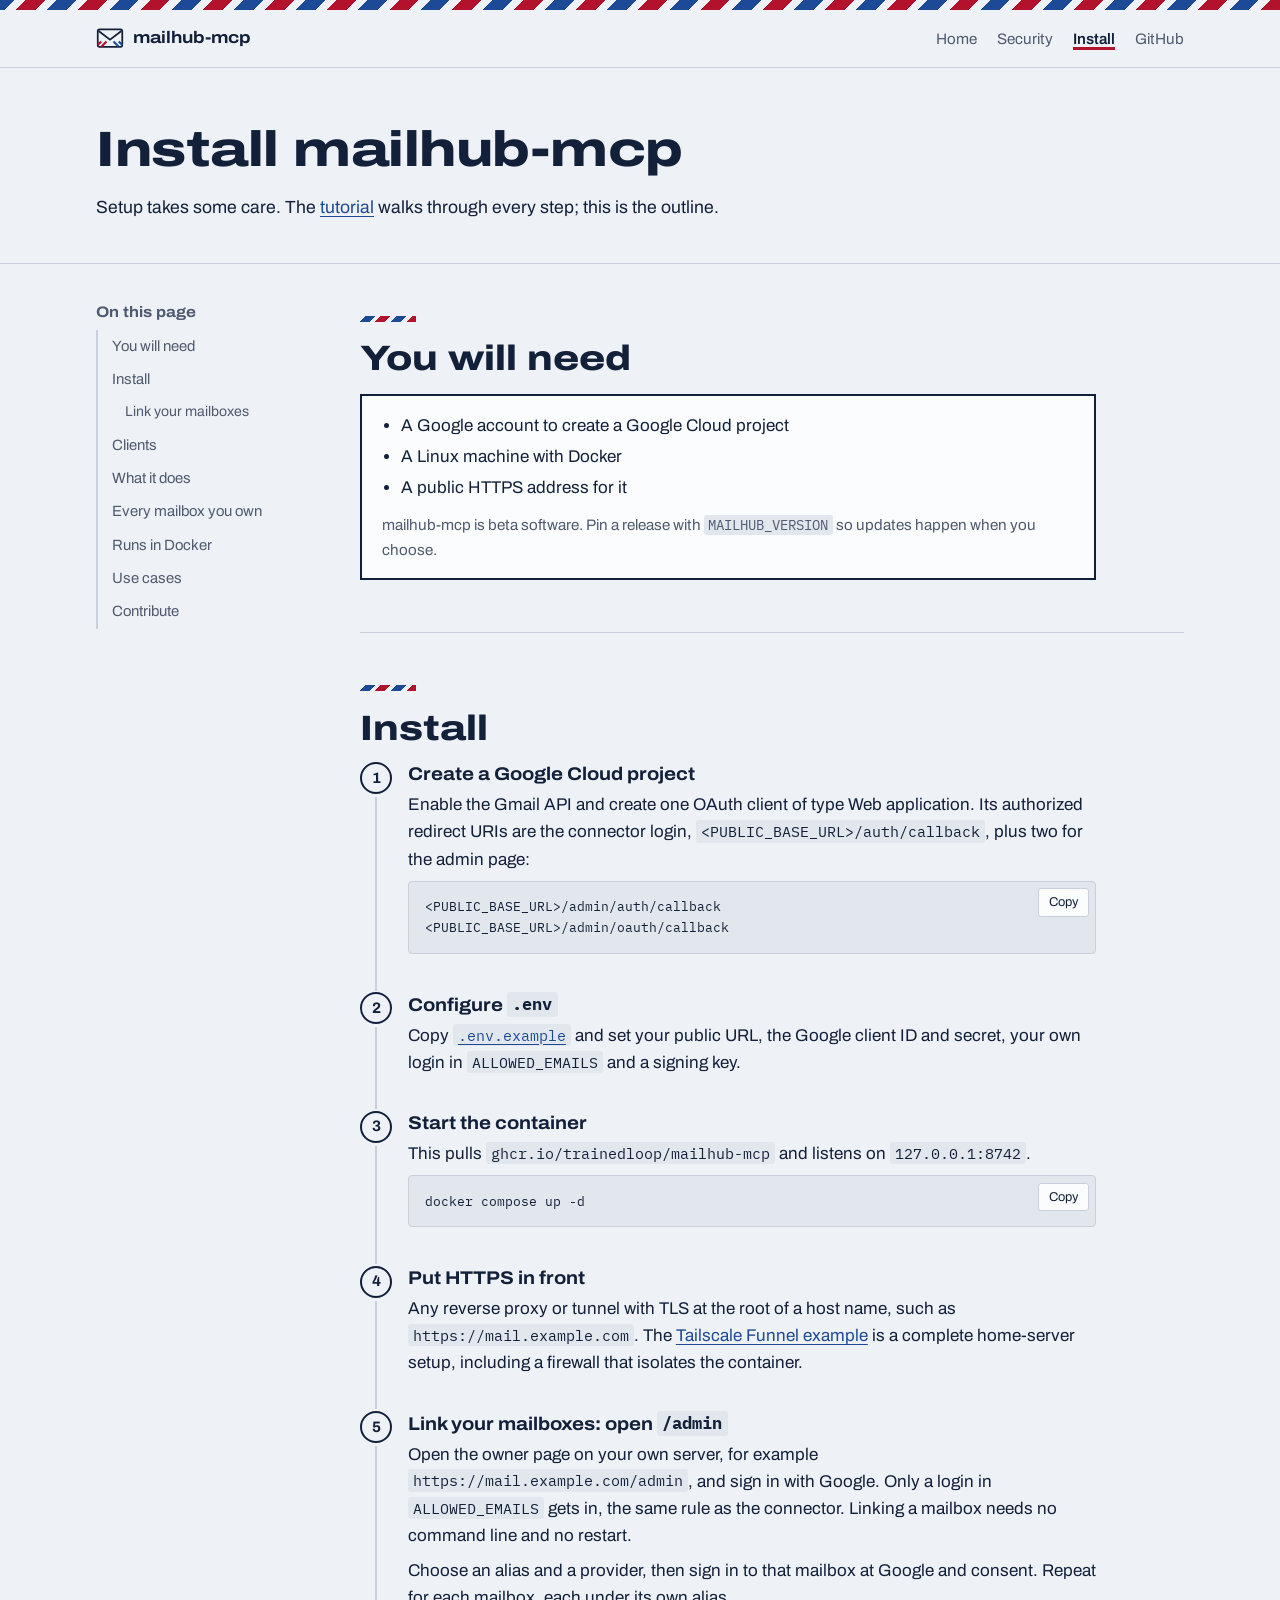
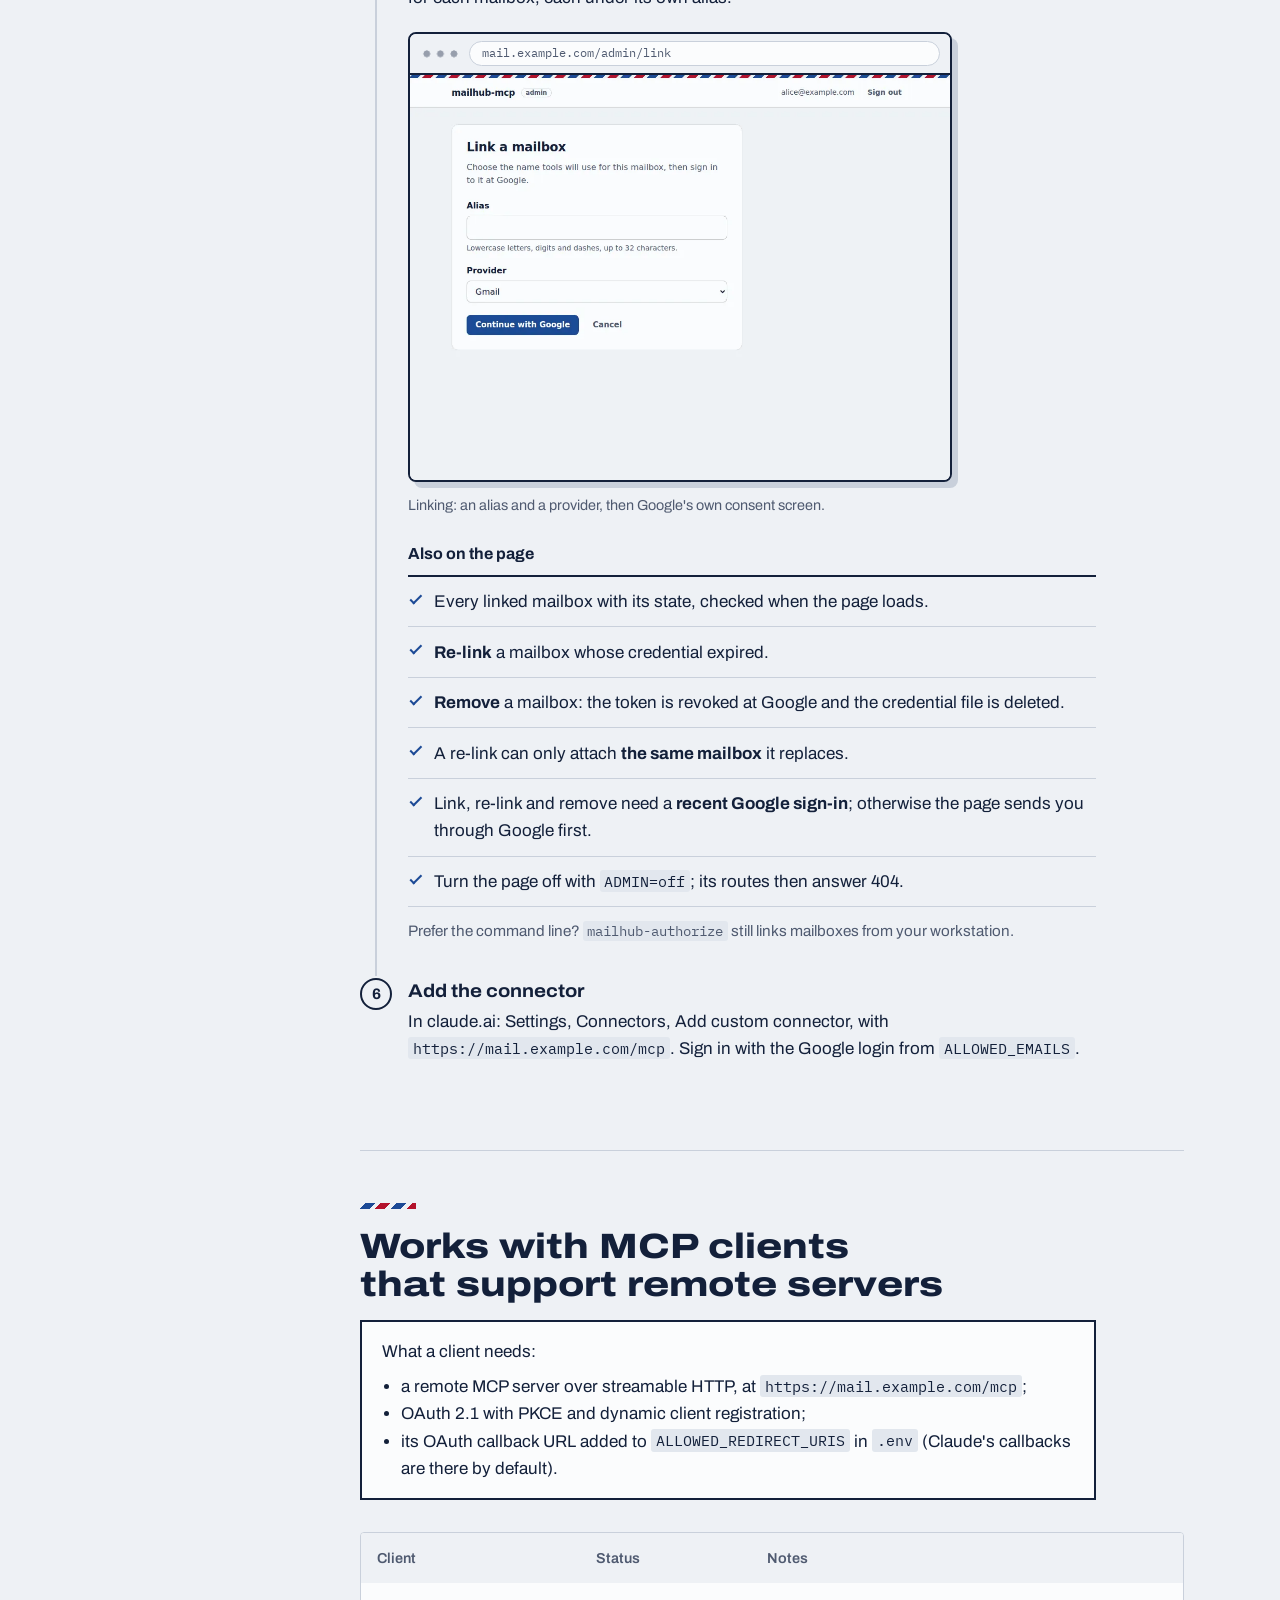
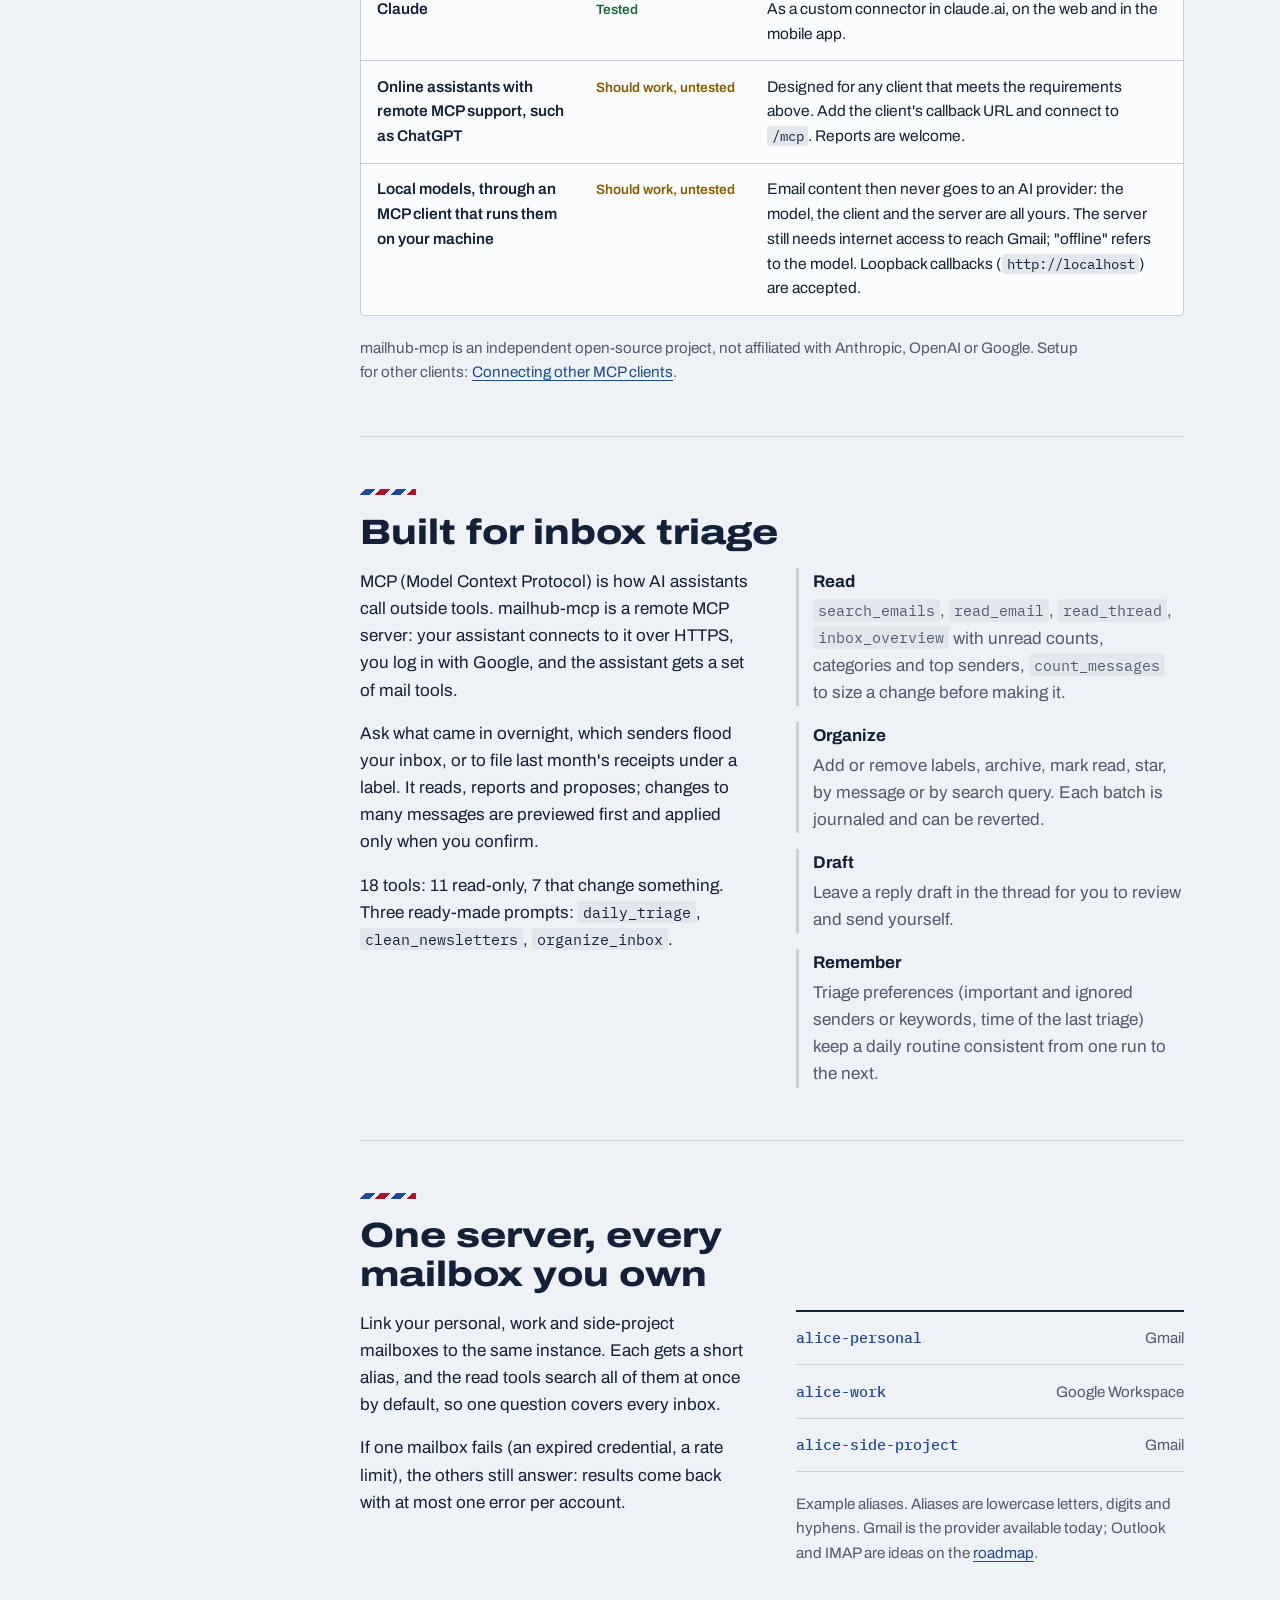
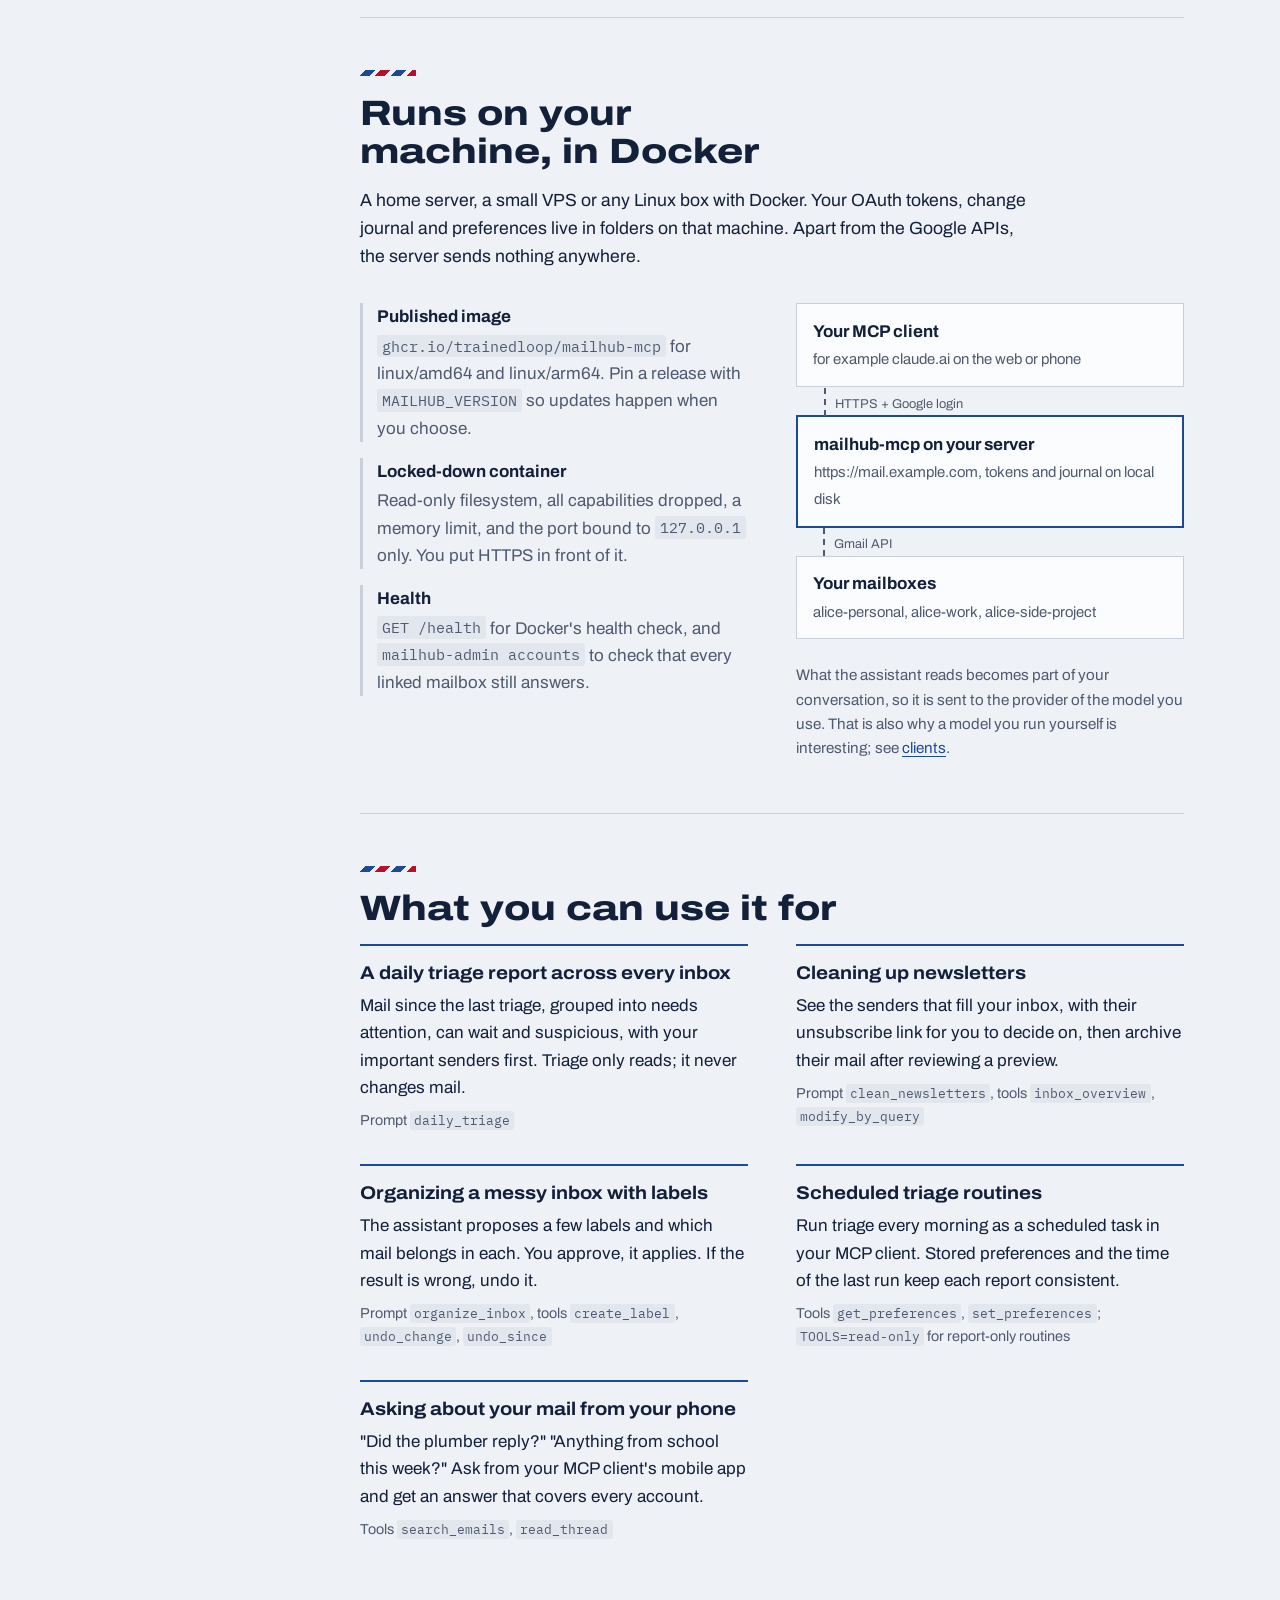
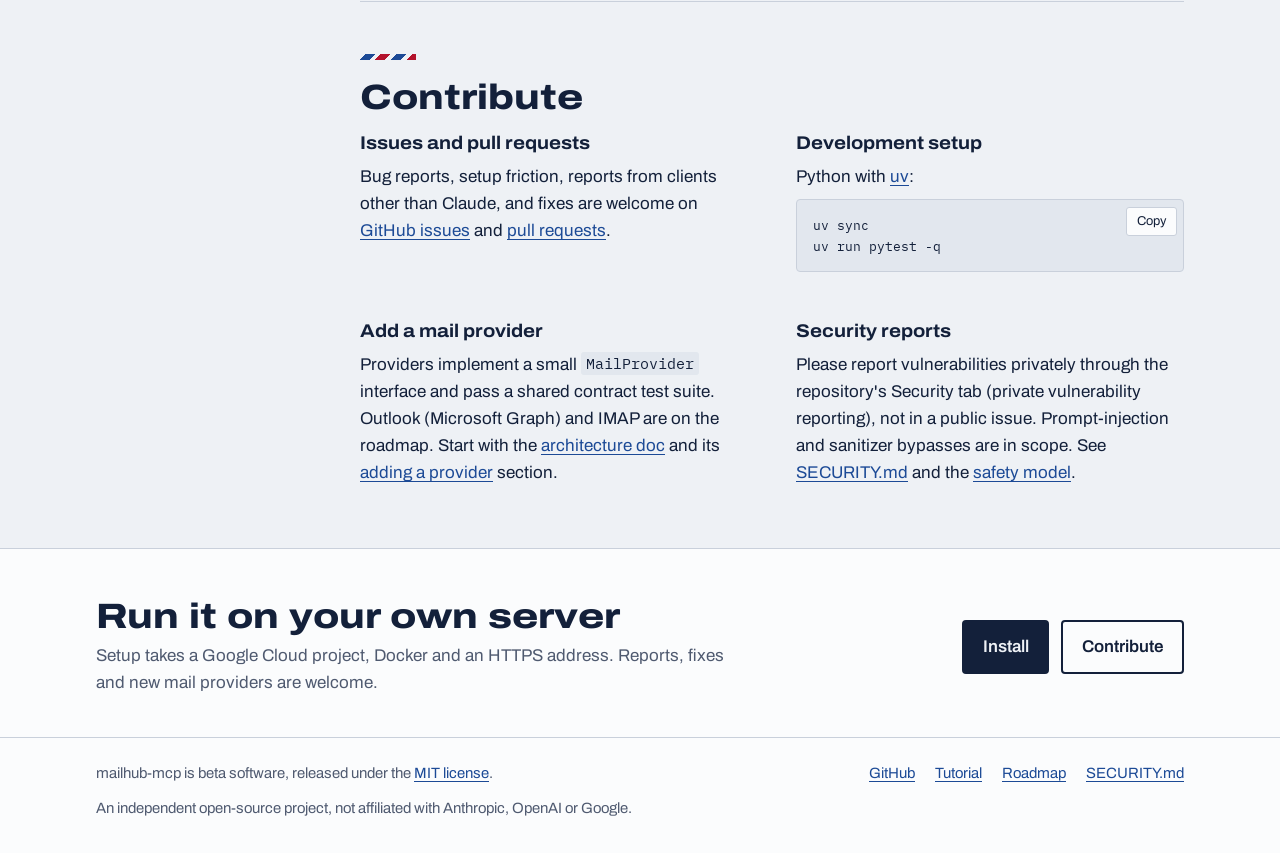
==== site/install.html @ 1b1e5ea2 "Split the site into a landing page and two detail pages The single long page (about 9,000 px on desk" ====
<!doctype html>
<html lang="en">
<head>
<meta charset="utf-8">
<meta name="viewport" content="width=device-width, initial-scale=1">
<title>Install mailhub-mcp</title>
<meta name="description" content="How to install mailhub-mcp: what you need, the six setup steps with Docker and Google Cloud, which MCP clients work, what you can use it for, and how to contribute.">
<meta name="theme-color" content="#eef1f5" media="(prefers-color-scheme: light)">
<meta name="theme-color" content="#0f1729" media="(prefers-color-scheme: dark)">
<link rel="icon" href="favicon.svg" type="image/svg+xml">
<link rel="canonical" href="https://trainedloop.github.io/mailhub-mcp/install.html">

<meta property="og:type" content="website">
<meta property="og:site_name" content="mailhub-mcp">
<meta property="og:title" content="Install mailhub-mcp">
<meta property="og:description" content="Run mailhub-mcp on your own server: a Google Cloud project, one Docker container, HTTPS in front, then link your mailboxes from the admin page. Beta, tested with Claude.">
<meta property="og:url" content="https://trainedloop.github.io/mailhub-mcp/install.html">
<meta property="og:image" content="https://trainedloop.github.io/mailhub-mcp/og.png">
<meta property="og:image:width" content="1200">
<meta property="og:image:height" content="630">
<meta property="og:image:alt" content="mailhub-mcp: one MCP server for all your mailboxes. Cannot send, trash or delete.">
<meta name="twitter:card" content="summary_large_image">

<link rel="preconnect" href="https://fonts.googleapis.com">
<link rel="preconnect" href="https://fonts.gstatic.com" crossorigin>
<link href="https://fonts.googleapis.com/css2?family=Archivo:wdth,wght@62..125,400..800&family=IBM+Plex+Mono:wght@400;500&display=swap" rel="stylesheet">
<link rel="stylesheet" href="styles.css">
</head>
<body>
<a class="skip" href="#main">Skip to content</a>
<div class="airmail" aria-hidden="true"></div>

<header class="site-head">
  <div class="wrap">
    <a class="brand" href="./" aria-label="mailhub-mcp home">
      <svg viewBox="0 0 32 32" aria-hidden="true" focusable="false">
        <rect x="2" y="6" width="28" height="20" rx="2" fill="none" stroke="currentColor" stroke-width="2"/>
        <path d="M3 8l13 10L29 8" fill="none" stroke="currentColor" stroke-width="2"/>
        <path d="M2 24l4-4M6 26l6-6" stroke="#b3122c" stroke-width="2.4"/>
        <path d="M30 24l-4-4M26 26l-6-6" stroke="#1c4a96" stroke-width="2.4"/>
      </svg>
      mailhub-mcp
    </a>
    <nav aria-label="Site">
      <ul>
        <li><a href="./">Home</a></li>
        <li><a href="security.html">Security</a></li>
        <li><a href="install.html" aria-current="page">Install</a></li>
        <li><a href="https://github.com/TrainedLoop/mailhub-mcp">GitHub</a></li>
      </ul>
    </nav>
  </div>
</header>

<main id="main">
  <div class="page-head">
    <div class="wrap">
      <h1>Install mailhub-mcp</h1>
      <p class="intro">Setup takes some care. The <a href="https://github.com/TrainedLoop/mailhub-mcp/blob/main/docs/tutorial.md">tutorial</a> walks through every step; this is the outline.</p>
    </div>
  </div>

  <div class="wrap doc">
    <nav class="toc" aria-labelledby="toc-h">
      <h2 id="toc-h">On this page</h2>
      <ol>
        <li><a href="#needs">You will need</a></li>
        <li><a href="#steps">Install</a></li>
        <li class="sub"><a href="#link">Link your mailboxes</a></li>
        <li><a href="#clients">Clients</a></li>
        <li><a href="#what">What it does</a></li>
        <li><a href="#accounts">Every mailbox you own</a></li>
        <li><a href="#self-hosted">Runs in Docker</a></li>
        <li><a href="#use-cases">Use cases</a></li>
        <li><a href="#contribute">Contribute</a></li>
      </ol>
    </nav>

    <div class="doc-body">
      <section id="needs" aria-labelledby="needs-h">
        <h2 class="stripe" id="needs-h">You will need</h2>
        <div class="needs">
          <ul>
            <li>A Google account to create a Google Cloud project</li>
            <li>A Linux machine with Docker</li>
            <li>A public HTTPS address for it</li>
          </ul>
          <p>mailhub-mcp is beta software. Pin a release with <code>MAILHUB_VERSION</code> so updates happen when you choose.</p>
        </div>
      </section>

      <section id="steps" aria-labelledby="steps-h">
        <h2 class="stripe" id="steps-h">Install</h2>
        <ol class="steps">
          <li>
            <h3>Create a Google Cloud project</h3>
            <p>Enable the Gmail API and create one OAuth client of type Web application. Its authorized redirect URIs are the connector login, <code>&lt;PUBLIC_BASE_URL&gt;/auth/callback</code>, plus two for the admin page:</p>
            <div class="code"><pre><code>&lt;PUBLIC_BASE_URL&gt;/admin/auth/callback
&lt;PUBLIC_BASE_URL&gt;/admin/oauth/callback</code></pre></div>
          </li>
          <li>
            <h3>Configure <code>.env</code></h3>
            <p>Copy <a href="https://github.com/TrainedLoop/mailhub-mcp/blob/main/.env.example"><code>.env.example</code></a> and set your public URL, the Google client ID and secret, your own login in <code>ALLOWED_EMAILS</code> and a signing key.</p>
          </li>
          <li>
            <h3>Start the container</h3>
            <p>This pulls <code>ghcr.io/trainedloop/mailhub-mcp</code> and listens on <code>127.0.0.1:8742</code>.</p>
            <div class="code"><pre><code>docker compose up -d</code></pre></div>
          </li>
          <li>
            <h3>Put HTTPS in front</h3>
            <p>Any reverse proxy or tunnel with TLS at the root of a host name, such as <code>https://mail.example.com</code>. The <a href="https://github.com/TrainedLoop/mailhub-mcp/blob/main/examples/tailscale-funnel/README.md">Tailscale Funnel example</a> is a complete home-server setup, including a firewall that isolates the container.</p>
          </li>
          <li id="link">
            <h3>Link your mailboxes: open <code>/admin</code></h3>
            <p>Open the owner page on your own server, for example <code>https://mail.example.com/admin</code>, and sign in with Google. Only a login in <code>ALLOWED_EMAILS</code> gets in, the same rule as the connector. Linking a mailbox needs no command line and no restart.</p>
            <p>Choose an alias and a provider, then sign in to that mailbox at Google and consent. Repeat for each mailbox, each under its own alias.</p>
            <figure class="shot">
              <div class="browser">
                <div class="browser-bar" aria-hidden="true"><span class="url">mail.example.com/admin/link</span></div>
                <picture>
                  <source srcset="img/admin-link-dark.webp" media="(prefers-color-scheme: dark)">
                  <img src="img/admin-link-light.webp" width="1040" height="780" loading="lazy" decoding="async"
                       alt="The Link a mailbox form with an Alias field (lowercase letters, digits and dashes, up to 32 characters), a Provider menu set to Gmail, and a Continue with Google button.">
                </picture>
              </div>
              <figcaption>Linking: an alias and a provider, then Google's own consent screen.</figcaption>
            </figure>
            <h4>Also on the page</h4>
            <ul class="checks">
              <li>Every linked mailbox with its state, checked when the page loads.</li>
              <li><strong>Re-link</strong> a mailbox whose credential expired.</li>
              <li><strong>Remove</strong> a mailbox: the token is revoked at Google and the credential file is deleted.</li>
              <li>A re-link can only attach <strong>the same mailbox</strong> it replaces.</li>
              <li>Link, re-link and remove need a <strong>recent Google sign-in</strong>; otherwise the page sends you through Google first.</li>
              <li>Turn the page off with <code>ADMIN=off</code>; its routes then answer 404.</li>
            </ul>
            <p class="note">Prefer the command line? <code>mailhub-authorize</code> still links mailboxes from your workstation.</p>
          </li>
          <li>
            <h3>Add the connector</h3>
            <p>In claude.ai: Settings, Connectors, Add custom connector, with <code>https://mail.example.com/mcp</code>. Sign in with the Google login from <code>ALLOWED_EMAILS</code>.</p>
          </li>
        </ol>
      </section>

      <section id="clients" aria-labelledby="clients-h">
        <h2 class="stripe" id="clients-h">Works with MCP clients that support remote servers</h2>
        <div class="req">
          <p>What a client needs:</p>
          <ul>
            <li>a remote MCP server over streamable HTTP, at <code>https://mail.example.com/mcp</code>;</li>
            <li>OAuth 2.1 with PKCE and dynamic client registration;</li>
            <li>its OAuth callback URL added to <code>ALLOWED_REDIRECT_URIS</code> in <code>.env</code> (Claude's callbacks are there by default).</li>
          </ul>
        </div>
        <div class="table-wrap">
          <table class="clients">
            <caption class="sr-only">Client support status</caption>
            <thead>
              <tr><th scope="col">Client</th><th scope="col">Status</th><th scope="col">Notes</th></tr>
            </thead>
            <tbody>
              <tr>
                <th scope="row">Claude</th>
                <td><span class="tag tag-ok">Tested</span></td>
                <td>As a custom connector in claude.ai, on the web and in the mobile app.</td>
              </tr>
              <tr>
                <th scope="row">Online assistants with remote MCP support, such as ChatGPT</th>
                <td><span class="tag tag-untested">Should work, untested</span></td>
                <td>Designed for any client that meets the requirements above. Add the client's callback URL and connect to <code>/mcp</code>. Reports are welcome.</td>
              </tr>
              <tr>
                <th scope="row">Local models, through an MCP client that runs them on your machine</th>
                <td><span class="tag tag-untested">Should work, untested</span></td>
                <td>Email content then never goes to an AI provider: the model, the client and the server are all yours. The server still needs internet access to reach Gmail; "offline" refers to the model. Loopback callbacks (<code>http://localhost</code>) are accepted.</td>
              </tr>
            </tbody>
          </table>
        </div>
        <p class="note">mailhub-mcp is an independent open-source project, not affiliated with Anthropic, OpenAI or Google. Setup for other clients: <a href="https://github.com/TrainedLoop/mailhub-mcp/blob/main/docs/tutorial.md#15-connecting-other-mcp-clients">Connecting other MCP clients</a>.</p>
      </section>

      <section id="what" aria-labelledby="what-h">
        <h2 class="stripe" id="what-h">Built for inbox triage</h2>
        <div class="split">
          <div class="prose">
            <p>MCP (Model Context Protocol) is how AI assistants call outside tools. mailhub-mcp is a remote MCP server: your assistant connects to it over HTTPS, you log in with Google, and the assistant gets a set of mail tools.</p>
            <p>Ask what came in overnight, which senders flood your inbox, or to file last month's receipts under a label. It reads, reports and proposes; changes to many messages are previewed first and applied only when you confirm.</p>
            <p>18 tools: 11 read-only, 7 that change something. Three ready-made prompts: <code>daily_triage</code>, <code>clean_newsletters</code>, <code>organize_inbox</code>.</p>
          </div>
          <dl class="facts">
            <div><dt>Read</dt><dd><code>search_emails</code>, <code>read_email</code>, <code>read_thread</code>, <code>inbox_overview</code> with unread counts, categories and top senders, <code>count_messages</code> to size a change before making it.</dd></div>
            <div><dt>Organize</dt><dd>Add or remove labels, archive, mark read, star, by message or by search query. Each batch is journaled and can be reverted.</dd></div>
            <div><dt>Draft</dt><dd>Leave a reply draft in the thread for you to review and send yourself.</dd></div>
            <div><dt>Remember</dt><dd>Triage preferences (important and ignored senders or keywords, time of the last triage) keep a daily routine consistent from one run to the next.</dd></div>
          </dl>
        </div>
      </section>

      <section id="accounts" aria-labelledby="accounts-h">
        <h2 class="stripe" id="accounts-h">One server, every mailbox you own</h2>
        <div class="split">
          <div class="prose">
            <p>Link your personal, work and side-project mailboxes to the same instance. Each gets a short alias, and the read tools search all of them at once by default, so one question covers every inbox.</p>
            <p>If one mailbox fails (an expired credential, a rate limit), the others still answer: results come back with at most one error per account.</p>
          </div>
          <div>
            <ul class="boxes" aria-label="Example linked mailboxes">
              <li><code>alice-personal</code><span>Gmail</span></li>
              <li><code>alice-work</code><span>Google Workspace</span></li>
              <li><code>alice-side-project</code><span>Gmail</span></li>
            </ul>
            <p class="note">Example aliases. Aliases are lowercase letters, digits and hyphens. Gmail is the provider available today; Outlook and IMAP are ideas on the <a href="https://github.com/TrainedLoop/mailhub-mcp/blob/main/ROADMAP.md">roadmap</a>.</p>
          </div>
        </div>
      </section>

      <section id="self-hosted" aria-labelledby="self-h">
        <h2 class="stripe" id="self-h">Runs on your machine, in Docker</h2>
        <p class="intro">A home server, a small VPS or any Linux box with Docker. Your OAuth tokens, change journal and preferences live in folders on that machine. Apart from the Google APIs, the server sends nothing anywhere.</p>
        <div class="split">
          <dl class="facts">
            <div><dt>Published image</dt><dd><code>ghcr.io/trainedloop/mailhub-mcp</code> for linux/amd64 and linux/arm64. Pin a release with <code>MAILHUB_VERSION</code> so updates happen when you choose.</dd></div>
            <div><dt>Locked-down container</dt><dd>Read-only filesystem, all capabilities dropped, a memory limit, and the port bound to <code>127.0.0.1</code> only. You put HTTPS in front of it.</dd></div>
            <div><dt>Health</dt><dd><code>GET /health</code> for Docker's health check, and <code>mailhub-admin accounts</code> to check that every linked mailbox still answers.</dd></div>
          </dl>
          <div>
            <ol class="path" aria-label="Where your mail goes">
              <li><strong>Your MCP client</strong><span>for example claude.ai on the web or phone</span></li>
              <li class="yours"><span class="via">HTTPS + Google login</span><strong>mailhub-mcp on your server</strong><span>https://mail.example.com, tokens and journal on local disk</span></li>
              <li><span class="via">Gmail API</span><strong>Your mailboxes</strong><span>alice-personal, alice-work, alice-side-project</span></li>
            </ol>
            <p class="note">What the assistant reads becomes part of your conversation, so it is sent to the provider of the model you use. That is also why a model you run yourself is interesting; see <a href="#clients">clients</a>.</p>
          </div>
        </div>
      </section>

      <section id="use-cases" aria-labelledby="cases-h">
        <h2 class="stripe" id="cases-h">What you can use it for</h2>
        <ul class="cases">
          <li>
            <h3>A daily triage report across every inbox</h3>
            <p>Mail since the last triage, grouped into needs attention, can wait and suspicious, with your important senders first. Triage only reads; it never changes mail.</p>
            <p class="uses">Prompt <code>daily_triage</code></p>
          </li>
          <li>
            <h3>Cleaning up newsletters</h3>
            <p>See the senders that fill your inbox, with their unsubscribe link for you to decide on, then archive their mail after reviewing a preview.</p>
            <p class="uses">Prompt <code>clean_newsletters</code>, tools <code>inbox_overview</code>, <code>modify_by_query</code></p>
          </li>
          <li>
            <h3>Organizing a messy inbox with labels</h3>
            <p>The assistant proposes a few labels and which mail belongs in each. You approve, it applies. If the result is wrong, undo it.</p>
            <p class="uses">Prompt <code>organize_inbox</code>, tools <code>create_label</code>, <code>undo_change</code>, <code>undo_since</code></p>
          </li>
          <li>
            <h3>Scheduled triage routines</h3>
            <p>Run triage every morning as a scheduled task in your MCP client. Stored preferences and the time of the last run keep each report consistent.</p>
            <p class="uses">Tools <code>get_preferences</code>, <code>set_preferences</code>; <code>TOOLS=read-only</code> for report-only routines</p>
          </li>
          <li>
            <h3>Asking about your mail from your phone</h3>
            <p>"Did the plumber reply?" "Anything from school this week?" Ask from your MCP client's mobile app and get an answer that covers every account.</p>
            <p class="uses">Tools <code>search_emails</code>, <code>read_thread</code></p>
          </li>
        </ul>
      </section>

      <section id="contribute" aria-labelledby="contrib-h">
        <h2 class="stripe" id="contrib-h">Contribute</h2>
        <div class="contrib">
          <div>
            <h3>Issues and pull requests</h3>
            <p>Bug reports, setup friction, reports from clients other than Claude, and fixes are welcome on <a href="https://github.com/TrainedLoop/mailhub-mcp/issues">GitHub issues</a> and <a href="https://github.com/TrainedLoop/mailhub-mcp/pulls">pull requests</a>.</p>
          </div>
          <div>
            <h3>Development setup</h3>
            <p>Python with <a href="https://docs.astral.sh/uv/">uv</a>:</p>
            <div class="code"><pre><code>uv sync
uv run pytest -q</code></pre></div>
          </div>
          <div>
            <h3>Add a mail provider</h3>
            <p>Providers implement a small <code>MailProvider</code> interface and pass a shared contract test suite. Outlook (Microsoft Graph) and IMAP are on the roadmap. Start with the <a href="https://github.com/TrainedLoop/mailhub-mcp/blob/main/docs/architecture.md">architecture doc</a> and its <a href="https://github.com/TrainedLoop/mailhub-mcp/blob/main/docs/architecture.md#adding-a-provider">adding a provider</a> section.</p>
          </div>
          <div>
            <h3>Security reports</h3>
            <p>Please report vulnerabilities privately through the repository's Security tab (private vulnerability reporting), not in a public issue. Prompt-injection and sanitizer bypasses are in scope. See <a href="https://github.com/TrainedLoop/mailhub-mcp/blob/main/SECURITY.md">SECURITY.md</a> and the <a href="security.html">safety model</a>.</p>
          </div>
        </div>
      </section>
    </div>
  </div>
</main>

<footer class="site-foot">
  <div class="cta">
    <div class="wrap">
      <div>
        <h2>Run it on your own server</h2>
        <p>Setup takes a Google Cloud project, Docker and an HTTPS address. Reports, fixes and new mail providers are welcome.</p>
      </div>
      <div class="actions">
        <a class="btn btn-primary" href="install.html#steps">Install</a>
        <a class="btn btn-ghost" href="install.html#contribute">Contribute</a>
      </div>
    </div>
  </div>
  <div class="foot-meta">
    <div class="wrap">
      <p>mailhub-mcp is beta software, released under the <a href="https://github.com/TrainedLoop/mailhub-mcp/blob/main/LICENSE">MIT license</a>.</p>
      <ul>
        <li><a href="https://github.com/TrainedLoop/mailhub-mcp">GitHub</a></li>
        <li><a href="https://github.com/TrainedLoop/mailhub-mcp/blob/main/docs/tutorial.md">Tutorial</a></li>
        <li><a href="https://github.com/TrainedLoop/mailhub-mcp/blob/main/ROADMAP.md">Roadmap</a></li>
        <li><a href="https://github.com/TrainedLoop/mailhub-mcp/blob/main/SECURITY.md">SECURITY.md</a></li>
      </ul>
      <p class="indep">An independent open-source project, not affiliated with Anthropic, OpenAI or Google.</p>
    </div>
  </div>
</footer>

<script>
  // Copy buttons for code blocks. Without JS the blocks stay plain text.
  if (navigator.clipboard) {
    document.querySelectorAll(".code").forEach(function (block) {
      var btn = document.createElement("button");
      btn.type = "button";
      btn.className = "copy";
      btn.textContent = "Copy";
      btn.setAttribute("aria-label", "Copy command");
      btn.addEventListener("click", function () {
        navigator.clipboard.writeText(block.querySelector("code").textContent).then(function () {
          btn.textContent = "Copied";
          setTimeout(function () { btn.textContent = "Copy"; }, 1500);
        });
      });
      block.classList.add("has-copy");
      block.appendChild(btn);
    });
  }
</script>
</body>
</html>
---- site/styles.css ----
/* mailhub-mcp site. Airmail palette: navy ink on blue-grey paper, red and blue
   envelope stripes as the one decorative device. Three pages share this file:
   index.html (landing), security.html and install.html (detail pages). */

:root {
  --paper: #eef1f5;
  --sheet: #fbfcfd;
  --ink: #13203a;
  --muted: #4f5a70;
  --rule: #c9d0db;
  --red: #b3122c;
  --blue: #1c4a96;
  --link: #1c4a96;
  --code-bg: #e2e7ee;
  --ok: #1d6b3a;
  --warn: #8a5a00;
  --focus: #b3122c;
  --frame: #13203a;
  --frame-shadow: #c9d0db;
  color-scheme: light;
}

@media (prefers-color-scheme: dark) {
  :root {
    --paper: #0f1729;
    --sheet: #16203a;
    --ink: #e4e9f2;
    --muted: #a6b0c4;
    --rule: #2c3a58;
    --red: #ff7a85;
    --blue: #8fb1ff;
    --link: #9dbcff;
    --code-bg: #0b1222;
    --ok: #6fd498;
    --warn: #f0c060;
    --focus: #ff9aa2;
    --frame: #4a5b80;
    --frame-shadow: #070c18;
    color-scheme: dark;
  }
}

*,
*::before,
*::after { box-sizing: border-box; }

html { -webkit-text-size-adjust: 100%; scroll-behavior: smooth; }
@media (prefers-reduced-motion: reduce) { html { scroll-behavior: auto; } }

body {
  margin: 0;
  background: var(--paper);
  color: var(--ink);
  font-family: "Archivo", system-ui, sans-serif;
  font-size: 1.0625rem;
  line-height: 1.6;
  font-variation-settings: "wdth" 100;
}

/* The airmail edge: a band of slanted red and blue bars. */
.airmail {
  height: 10px;
  background: repeating-linear-gradient(
    -45deg,
    var(--red) 0 14px,
    transparent 14px 22px,
    var(--blue) 22px 36px,
    transparent 36px 44px
  );
}

a { color: var(--link); text-underline-offset: 0.18em; text-decoration-thickness: 1px; }
a:hover { text-decoration-thickness: 2px; }
:focus-visible { outline: 3px solid var(--focus); outline-offset: 3px; border-radius: 2px; }

code, pre, kbd { font-family: "IBM Plex Mono", ui-monospace, monospace; font-size: 0.9em; }
code { background: var(--code-bg); padding: 0.08em 0.32em; border-radius: 3px; overflow-wrap: anywhere; }

.skip {
  position: absolute; left: 1rem; top: -3rem;
  background: var(--ink); color: var(--paper); padding: 0.5rem 0.9rem; z-index: 10;
}
.skip:focus { top: 1rem; }

.wrap { width: 100%; max-width: 72rem; margin: 0 auto; padding: 0 1rem; }
@media (min-width: 48rem) { .wrap { padding: 0 2rem; } }

.sr-only {
  position: absolute; width: 1px; height: 1px; padding: 0; margin: -1px;
  overflow: hidden; clip: rect(0 0 0 0); white-space: nowrap; border: 0;
}

/* Header */
.site-head { border-bottom: 1px solid var(--rule); }
.site-head .wrap {
  display: flex; flex-wrap: wrap; align-items: center; justify-content: space-between;
  gap: 0.5rem 1.5rem; padding-top: 0.9rem; padding-bottom: 0.9rem;
}
.brand {
  display: inline-flex; align-items: center; gap: 0.55rem;
  font-weight: 700; color: var(--ink); text-decoration: none; font-size: 1.05rem;
  font-variation-settings: "wdth" 115;
}
.brand svg { width: 28px; height: 28px; flex: none; }
.site-head nav ul { list-style: none; margin: 0; padding: 0; display: flex; flex-wrap: wrap; gap: 0.25rem 1.25rem; }
.site-head nav a { color: var(--muted); text-decoration: none; font-size: 0.95rem; padding: 0.2rem 0; }
.site-head nav a:hover { color: var(--ink); text-decoration: underline; }
.site-head nav a[aria-current="page"] {
  color: var(--ink); font-weight: 600;
  box-shadow: inset 0 -3px 0 var(--red);
}

/* Shared type */
h1 {
  margin: 0 0 1.25rem;
  font-size: clamp(2.3rem, 5vw, 3.5rem);
  line-height: 1.02;
  letter-spacing: -0.01em;
  font-weight: 800;
  font-variation-settings: "wdth" 125;
  text-wrap: balance;
}
h2 {
  margin: 0 0 1rem;
  font-size: clamp(1.6rem, 3.4vw, 2.2rem);
  line-height: 1.1;
  font-weight: 800;
  font-variation-settings: "wdth" 120;
  text-wrap: balance;
  max-width: 40rem;
}
/* A short airmail stripe marks the start of every section. */
.stripe::before {
  content: ""; display: block; width: 3.5rem; height: 6px; margin-bottom: 1.1rem;
  background: repeating-linear-gradient(-45deg, var(--red) 0 7px, transparent 7px 11px, var(--blue) 11px 18px, transparent 18px 22px);
}
h3 { font-size: 1.15rem; line-height: 1.3; margin: 0 0 0.4rem; font-variation-settings: "wdth" 110; }
.intro { max-width: 42rem; margin: 0 0 2rem; font-size: 1.1rem; }
.prose { max-width: 42rem; }
.prose p { margin: 0 0 1rem; }
.note { font-size: 0.95rem; color: var(--muted); max-width: 46rem; margin: 1.25rem 0 0; }

.btn {
  display: inline-block; padding: 0.7rem 1.15rem; border-radius: 4px; font-weight: 600;
  text-decoration: none; border: 2px solid var(--ink);
}
.btn-primary { background: var(--ink); color: var(--paper); }
.btn-primary:hover { background: var(--blue); border-color: var(--blue); color: var(--paper); }
.btn-ghost { color: var(--ink); }
.btn-ghost:hover { background: var(--sheet); }
.actions { display: flex; flex-wrap: wrap; gap: 0.75rem; }

/* ---------- Landing page ---------- */

.hero { padding: 2.5rem 0 3rem; }
.hero .wrap { display: grid; gap: 2.5rem; }
@media (min-width: 62rem) {
  .hero .wrap { grid-template-columns: minmax(0, 1.25fr) minmax(0, 1fr); align-items: center; gap: 3.5rem; }
  .hero { padding: 3.5rem 0 4rem; }
}
.status {
  display: inline-block; margin: 0 0 1.25rem; font-size: 0.9rem; color: var(--muted);
  border: 1px solid var(--rule); border-radius: 999px; padding: 0.15rem 0.75rem;
}
.status strong { color: var(--red); font-weight: 600; }
.lede { font-size: 1.2rem; max-width: 36rem; margin: 0 0 1.75rem; color: var(--ink); }

/* The envelope: the hero's example report, framed by the airmail border. */
.envelope {
  margin: 0;
  padding: 10px;
  border-radius: 6px;
  background: repeating-linear-gradient(
    -45deg,
    var(--red) 0 14px,
    var(--sheet) 14px 22px,
    var(--blue) 22px 36px,
    var(--sheet) 36px 44px
  );
}
.envelope-inner { background: var(--sheet); border-radius: 2px; padding: 1.25rem 1.25rem 1rem; }
@media (min-width: 30rem) { .envelope-inner { padding: 1.5rem 1.6rem 1.25rem; } }
.ask {
  margin: 0 0 1rem; padding: 0.7rem 0.9rem; border-left: 3px solid var(--blue);
  background: var(--paper); font-size: 0.98rem;
}
.ask span { display: block; font-size: 0.8rem; color: var(--muted); }
.report .rh { font-size: 0.98rem; margin: 1rem 0 0.35rem; font-weight: 700; line-height: 1.3; font-variation-settings: "wdth" 112; }
.report .rh:first-child { margin-top: 0; }
.report ul { margin: 0; padding: 0; list-style: none; font-size: 0.93rem; }
.report li { padding: 0.3rem 0; border-top: 1px dashed var(--rule); display: grid; grid-template-columns: auto 1fr; gap: 0 0.6rem; }
.report li:first-child { border-top: 0; }
.alias {
  font-family: "IBM Plex Mono", ui-monospace, monospace; font-size: 0.78rem;
  color: var(--blue); padding-top: 0.15rem; white-space: nowrap;
}
.flag { color: var(--red); }
.report p { margin: 0; font-size: 0.93rem; }
.envelope figcaption { background: var(--sheet); margin-top: 0; padding: 0.25rem 1.25rem 0.75rem; font-size: 0.8rem; color: var(--muted); }
@media (min-width: 30rem) { .envelope figcaption { padding: 0.25rem 1.6rem 0.9rem; } }

/* Three pillars, styled like postage labels: ink border, a coloured top edge. */
.pillars-band { padding: 0 0 3.5rem; }
.pillars { list-style: none; margin: 0; padding: 0; display: grid; gap: 1rem; }
@media (min-width: 56rem) { .pillars { grid-template-columns: repeat(3, minmax(0, 1fr)); gap: 1.5rem; } }
.pillars > li {
  display: flex; flex-direction: column;
  background: var(--sheet); border: 2px solid var(--ink); border-top-width: 6px;
  padding: 1.1rem 1.2rem 1.15rem;
}
.pillars > li:nth-child(1) { border-top-color: var(--blue); }
.pillars > li:nth-child(3) { border-top-color: var(--red); }
.pillars h2 { font-size: 1.3rem; line-height: 1.15; margin: 0 0 0.5rem; font-variation-settings: "wdth" 118; }
.pillars p { margin: 0 0 0.9rem; color: var(--muted); font-size: 0.98rem; }
.pillars .more { margin-top: auto; font-weight: 600; font-size: 0.95rem; }

/* Admin page showcase: one desktop shot with the phone shot over its corner. */
.showcase { padding: 3.5rem 0; border-top: 1px solid var(--rule); }
@media (min-width: 48rem) { .showcase { padding: 4.5rem 0; } }
.showcase .wrap { display: grid; gap: 2.5rem; align-items: center; }
@media (min-width: 56rem) { .showcase .wrap { grid-template-columns: minmax(0, 40rem) minmax(0, 1fr); gap: 3rem; } }
.showcase .intro { margin-bottom: 1.25rem; }
.showcase .more { font-weight: 600; margin: 1.25rem 0 0; }

.compose { position: relative; margin: 0; min-width: 0; padding: 0 15% 12% 0; }
.compose picture { display: block; }
.compose img { display: block; width: 100%; height: auto; }
.compose .phone {
  position: absolute; right: 0; bottom: 0; width: 27%; max-width: none; margin: 0;
}
@media (max-width: 40rem) {
  .compose { padding-bottom: 20%; }
  .compose .phone { width: 33%; }
}
.compose figcaption { position: absolute; width: 1px; height: 1px; overflow: hidden; clip: rect(0 0 0 0); }

.checks { list-style: none; margin: 0; padding: 0; border-top: 2px solid var(--ink); }
.checks li { position: relative; padding: 0.7rem 0 0.7rem 1.6rem; border-bottom: 1px solid var(--rule); }
.checks li::before {
  content: ""; position: absolute; left: 0.1rem; top: 1.12rem; width: 0.75rem; height: 0.4rem;
  border-left: 2px solid var(--blue); border-bottom: 2px solid var(--blue); transform: rotate(-45deg);
}

/* Clients: one line between the showcase and the footer. */
.clients-line { border-top: 1px solid var(--rule); padding: 1.75rem 0; }
.clients-line p { margin: 0; max-width: 52rem; font-size: 1.05rem; }
.clients-line strong { font-variation-settings: "wdth" 112; }

/* ---------- Screenshot frames (shared) ---------- */

.shot { margin: 0; min-width: 0; }
.shot picture { display: block; }
.shot img { display: block; width: 100%; height: auto; }
.shot figcaption { margin-top: 0.75rem; font-size: 0.9rem; color: var(--muted); }

/* A plain browser window drawn in CSS: a title bar holding the address.
   Every desktop screenshot is 1040x780 and sits in this frame at one width (34rem). */
.browser {
  width: 100%; max-width: 34rem;
  border: 2px solid var(--frame); border-radius: 8px; overflow: hidden; background: var(--sheet);
  box-shadow: 6px 6px 0 var(--frame-shadow);
}
.browser-bar {
  display: flex; align-items: center; gap: 0.6rem; padding: 0.45rem 0.6rem;
  border-bottom: 2px solid var(--frame); background: var(--paper);
}
.browser-bar::before {
  content: ""; flex: none; width: 2.5rem; height: 0.6rem; opacity: 0.55;
  background: radial-gradient(circle, var(--muted) 0 0.2rem, transparent 0.23rem) 0 50% / 0.85rem 0.6rem repeat-x;
}
.url {
  flex: 1; min-width: 0; overflow: hidden; text-overflow: ellipsis; white-space: nowrap;
  font-family: "IBM Plex Mono", ui-monospace, monospace; font-size: 0.78rem; color: var(--muted);
  background: var(--sheet); border: 1px solid var(--rule); border-radius: 999px; padding: 0.1rem 0.75rem;
}
@media (max-width: 30rem) {
  .browser-bar { padding: 0.3rem 0.45rem; }
  .url { font-size: 0.68rem; padding: 0 0.5rem; }
}

/* A phone drawn in CSS: a thick rounded bezel. Only used over a browser frame. */
.phone {
  padding: 6px; border-radius: 22px; background: var(--frame);
  box-shadow: 6px 6px 0 var(--frame-shadow);
}
.phone picture { border-radius: 16px; overflow: hidden; }
@media (min-width: 40rem) {
  .phone { padding: 8px; border-radius: 28px; }
  .phone picture { border-radius: 20px; }
}

/* ---------- Footer with the call to action (shared) ---------- */

.site-foot { border-top: 1px solid var(--rule); background: var(--sheet); }
.cta { padding: 3rem 0 2.5rem; }
.cta .wrap { display: grid; gap: 1.25rem 3rem; align-items: center; }
@media (min-width: 56rem) { .cta .wrap { grid-template-columns: minmax(0, 1fr) auto; } }
.cta h2 { margin-bottom: 0.4rem; }
.cta p { margin: 0; color: var(--muted); max-width: 40rem; }
.foot-meta { border-top: 1px solid var(--rule); padding: 1.5rem 0 2rem; font-size: 0.93rem; color: var(--muted); }
.foot-meta .wrap { display: flex; flex-wrap: wrap; gap: 0.75rem 2rem; justify-content: space-between; }
.foot-meta p { margin: 0; }
.foot-meta ul { list-style: none; margin: 0; padding: 0; display: flex; flex-wrap: wrap; gap: 0.5rem 1.25rem; }
.foot-meta .indep { flex-basis: 100%; }

/* ---------- Detail pages: header, side table of contents, sections ---------- */

.page-head { padding: 2.5rem 0 2rem; border-bottom: 1px solid var(--rule); }
@media (min-width: 48rem) { .page-head { padding: 3.5rem 0 2.5rem; } }
.page-head h1 { font-size: clamp(2.1rem, 4.5vw, 3.1rem); max-width: 50rem; }
.page-head .intro { margin-bottom: 0; }

.doc { display: grid; grid-template-columns: minmax(0, 1fr); }
@media (min-width: 62rem) {
  .doc { grid-template-columns: 13rem minmax(0, 1fr); gap: 3.5rem; align-items: start; }
}
.toc { display: none; }
@media (min-width: 62rem) {
  .toc { display: block; position: sticky; top: 1.5rem; padding: 2.5rem 0 1rem; font-size: 0.93rem; }
  .toc h2 { font-size: 0.95rem; font-weight: 700; margin: 0 0 0.6rem; color: var(--muted); font-variation-settings: "wdth" 110; }
  .toc ol { list-style: none; margin: 0; padding: 0; border-left: 2px solid var(--rule); }
  .toc li a { display: block; padding: 0.3rem 0 0.3rem 0.9rem; margin-left: -2px; border-left: 2px solid transparent; color: var(--muted); text-decoration: none; }
  .toc li a:hover { color: var(--ink); border-left-color: var(--blue); }
  .toc .sub a { padding-left: 1.7rem; font-size: 0.88rem; }
}

.doc-body > section { padding: 2.75rem 0; border-top: 1px solid var(--rule); scroll-margin-top: 1rem; }
.doc-body > section:first-child { border-top: 0; }
@media (min-width: 48rem) { .doc-body > section { padding: 3.25rem 0; } }
.doc-body h3 { scroll-margin-top: 1rem; }

.split { display: grid; gap: 2rem; }
@media (min-width: 70rem) { .split { grid-template-columns: minmax(0, 1fr) minmax(0, 1fr); gap: 3rem; align-items: start; } }

/* Mailbox list */
.boxes { list-style: none; margin: 0; padding: 0; border-top: 2px solid var(--ink); }
.boxes li {
  display: flex; flex-wrap: wrap; align-items: baseline; justify-content: space-between; gap: 0.25rem 1rem;
  padding: 0.85rem 0; border-bottom: 1px solid var(--rule);
}
.boxes code { background: none; padding: 0; font-weight: 500; color: var(--blue); }
.boxes span { color: var(--muted); font-size: 0.95rem; }

/* Path diagram: where your mail goes */
.path { list-style: none; margin: 0 0 1.5rem; padding: 0; display: grid; gap: 0; }
.path li { position: relative; padding: 0.85rem 1rem; background: var(--sheet); border: 1px solid var(--rule); }
.path li + li { margin-top: 1.75rem; }
.path li + li::before {
  content: ""; position: absolute; left: 1.6rem; top: calc(-1.75rem - 1px); height: 1.75rem; width: 0;
  border-left: 2px dashed var(--muted);
}
.path li.yours { border: 2px solid var(--blue); }
.path strong { display: block; }
.path span { color: var(--muted); font-size: 0.93rem; }
.path .via { position: absolute; left: 2.3rem; top: -1.45rem; font-size: 0.8rem; color: var(--muted); }

.facts { margin: 0; display: grid; gap: 1rem; }
.facts div { border-left: 3px solid var(--rule); padding-left: 0.9rem; }
.facts dt { font-weight: 700; }
.facts dd { margin: 0.15rem 0 0; color: var(--muted); }

/* Client table */
.table-wrap { overflow-x: auto; border: 1px solid var(--rule); background: var(--sheet); border-radius: 4px; }
table { border-collapse: collapse; width: 100%; font-size: 0.97rem; }
th, td { text-align: left; vertical-align: top; padding: 0.85rem 1rem; border-bottom: 1px solid var(--rule); }
tr:last-child > * { border-bottom: 0; }
thead th { font-size: 0.9rem; color: var(--muted); font-weight: 600; background: var(--paper); }
tbody th { font-weight: 600; min-width: 9rem; }
.tag { display: inline-block; font-size: 0.85rem; font-weight: 600; white-space: nowrap; }
.tag-ok { color: var(--ok); }
.tag-untested { color: var(--warn); }
@media (max-width: 40rem) {
  .table-wrap { overflow: visible; }
  .clients thead { position: absolute; width: 1px; height: 1px; overflow: hidden; clip: rect(0 0 0 0); }
  .clients, .clients tbody, .clients tr, .clients th, .clients td { display: block; }
  .clients tr { padding: 0.9rem 1rem; border-bottom: 1px solid var(--rule); }
  .clients tr:last-child { border-bottom: 0; }
  .clients th, .clients td { padding: 0; border: 0; min-width: 0; }
  .clients td { margin-top: 0.3rem; }
}

.req, .needs { margin: 0 0 2rem; padding: 1rem 1.25rem; border: 2px solid var(--ink); max-width: 46rem; background: var(--sheet); }
.req p { margin: 0 0 0.5rem; }
.req ul, .needs ul { margin: 0; padding-left: 1.2rem; }
.needs li { margin-bottom: 0.25rem; }
.needs { margin-bottom: 0; }
.needs p { margin: 0.75rem 0 0; font-size: 0.95rem; color: var(--muted); }

/* Safety: three headline guarantees, then the other guards */
.guarantees { margin: 0; display: grid; gap: 1rem; }
@media (min-width: 70rem) { .guarantees { grid-template-columns: repeat(3, minmax(0, 1fr)); gap: 1.25rem; } }
.guarantees div { background: var(--sheet); border: 2px solid var(--ink); border-top-width: 6px; padding: 1.1rem 1.2rem 1.25rem; }
.guarantees div:nth-child(1) { border-top-color: var(--red); }
.guarantees div:nth-child(3) { border-top-color: var(--blue); }
.guarantees dt { font-size: 1.25rem; line-height: 1.15; font-weight: 800; font-variation-settings: "wdth" 118; }
.guarantees dd { margin: 0.55rem 0 0; color: var(--muted); font-size: 0.98rem; }
.guarantees dd code { color: var(--ink); }

.guards { display: grid; gap: 0; border-top: 2px solid var(--ink); margin: 0; }
@media (min-width: 48rem) { .guards { grid-template-columns: 1fr 1fr; column-gap: 3rem; } }
.guards div { padding: 1.1rem 0; border-bottom: 1px solid var(--rule); }
.guards dt { font-weight: 700; font-size: 1.05rem; font-variation-settings: "wdth" 110; }
.guards dd { margin: 0.3rem 0 0; color: var(--muted); font-size: 0.97rem; }
.guards dd code { color: var(--ink); }

.trifecta { padding: 1.5rem 1.25rem; background: var(--sheet); border-left: 6px solid var(--red); max-width: 52rem; }
@media (min-width: 48rem) { .trifecta { padding: 1.75rem 2rem; } }
.trifecta ol { padding-left: 1.3rem; margin: 0.5rem 0 1rem; }
.trifecta p { margin-top: 0; }
.trifecta p:last-child { margin-bottom: 0; }
@media (min-width: 56rem) {
  .trifecta { display: grid; grid-template-columns: 14rem minmax(0, 1fr); gap: 2.5rem; }
  .trifecta ol { margin-bottom: 0; }
}

.limits { margin: 0; padding: 0; list-style: none; max-width: 46rem; border-top: 2px solid var(--ink); }
.limits li { padding: 0.9rem 0; border-bottom: 1px solid var(--rule); }

/* Use cases */
.cases { display: grid; gap: 1.5rem 3rem; margin: 0; padding: 0; list-style: none; }
@media (min-width: 48rem) { .cases { grid-template-columns: 1fr 1fr; } }
.cases li { padding-top: 1rem; border-top: 2px solid var(--blue); }
.cases p { margin: 0 0 0.5rem; }
.cases .uses { font-size: 0.9rem; color: var(--muted); }

/* Install steps */
.steps { counter-reset: step; list-style: none; margin: 0; padding: 0; max-width: 46rem; }
.steps > li { counter-increment: step; position: relative; padding: 0 0 1.75rem 3rem; scroll-margin-top: 1rem; }
.steps > li::before {
  content: counter(step); position: absolute; left: 0; top: -0.1rem;
  width: 2rem; height: 2rem; border-radius: 50%; border: 2px solid var(--ink);
  display: grid; place-items: center; font-weight: 700; font-size: 0.95rem;
}
.steps > li:not(:last-child)::after {
  content: ""; position: absolute; left: calc(1rem - 1px); top: 2.1rem; bottom: 0.2rem; border-left: 2px solid var(--rule);
}
.steps h3 { margin-bottom: 0.25rem; }
.steps p { margin: 0 0 0.5rem; }
.steps .shot { margin: 1.25rem 0 1.5rem; }
.steps .checks { margin-top: 0.5rem; }
.steps h4 { margin: 1rem 0 0; font-size: 1rem; }
@media (max-width: 30rem) { .steps > li { padding-left: 2.6rem; } }

.code {
  position: relative; margin: 0.5rem 0 0.75rem; background: var(--code-bg);
  border-radius: 4px; border: 1px solid var(--rule);
}
.code pre { margin: 0; padding: 0.9rem 1rem; overflow-x: auto; line-height: 1.5; font-size: 0.88rem; }
.code pre code { background: none; padding: 0; overflow-wrap: normal; }
.copy {
  position: absolute; top: 0.4rem; right: 0.4rem; font: inherit; font-size: 0.8rem;
  padding: 0.2rem 0.6rem; border-radius: 3px; border: 1px solid var(--rule);
  background: var(--sheet); color: var(--ink); cursor: pointer;
}
.copy:hover { border-color: var(--ink); }
.code.has-copy pre { padding-right: 4.5rem; }
/* On a phone the button gets its own row so it never covers a long line. */
@media (max-width: 30rem) { .code.has-copy pre { padding: 2.3rem 1rem 0.9rem; } }

/* Contribute */
.contrib { display: grid; gap: 2rem; }
@media (min-width: 56rem) { .contrib { grid-template-columns: repeat(2, minmax(0, 1fr)); gap: 2.25rem 3rem; } }
.contrib p { margin: 0 0 0.6rem; }
.steps .note { margin-top: 0.75rem; }
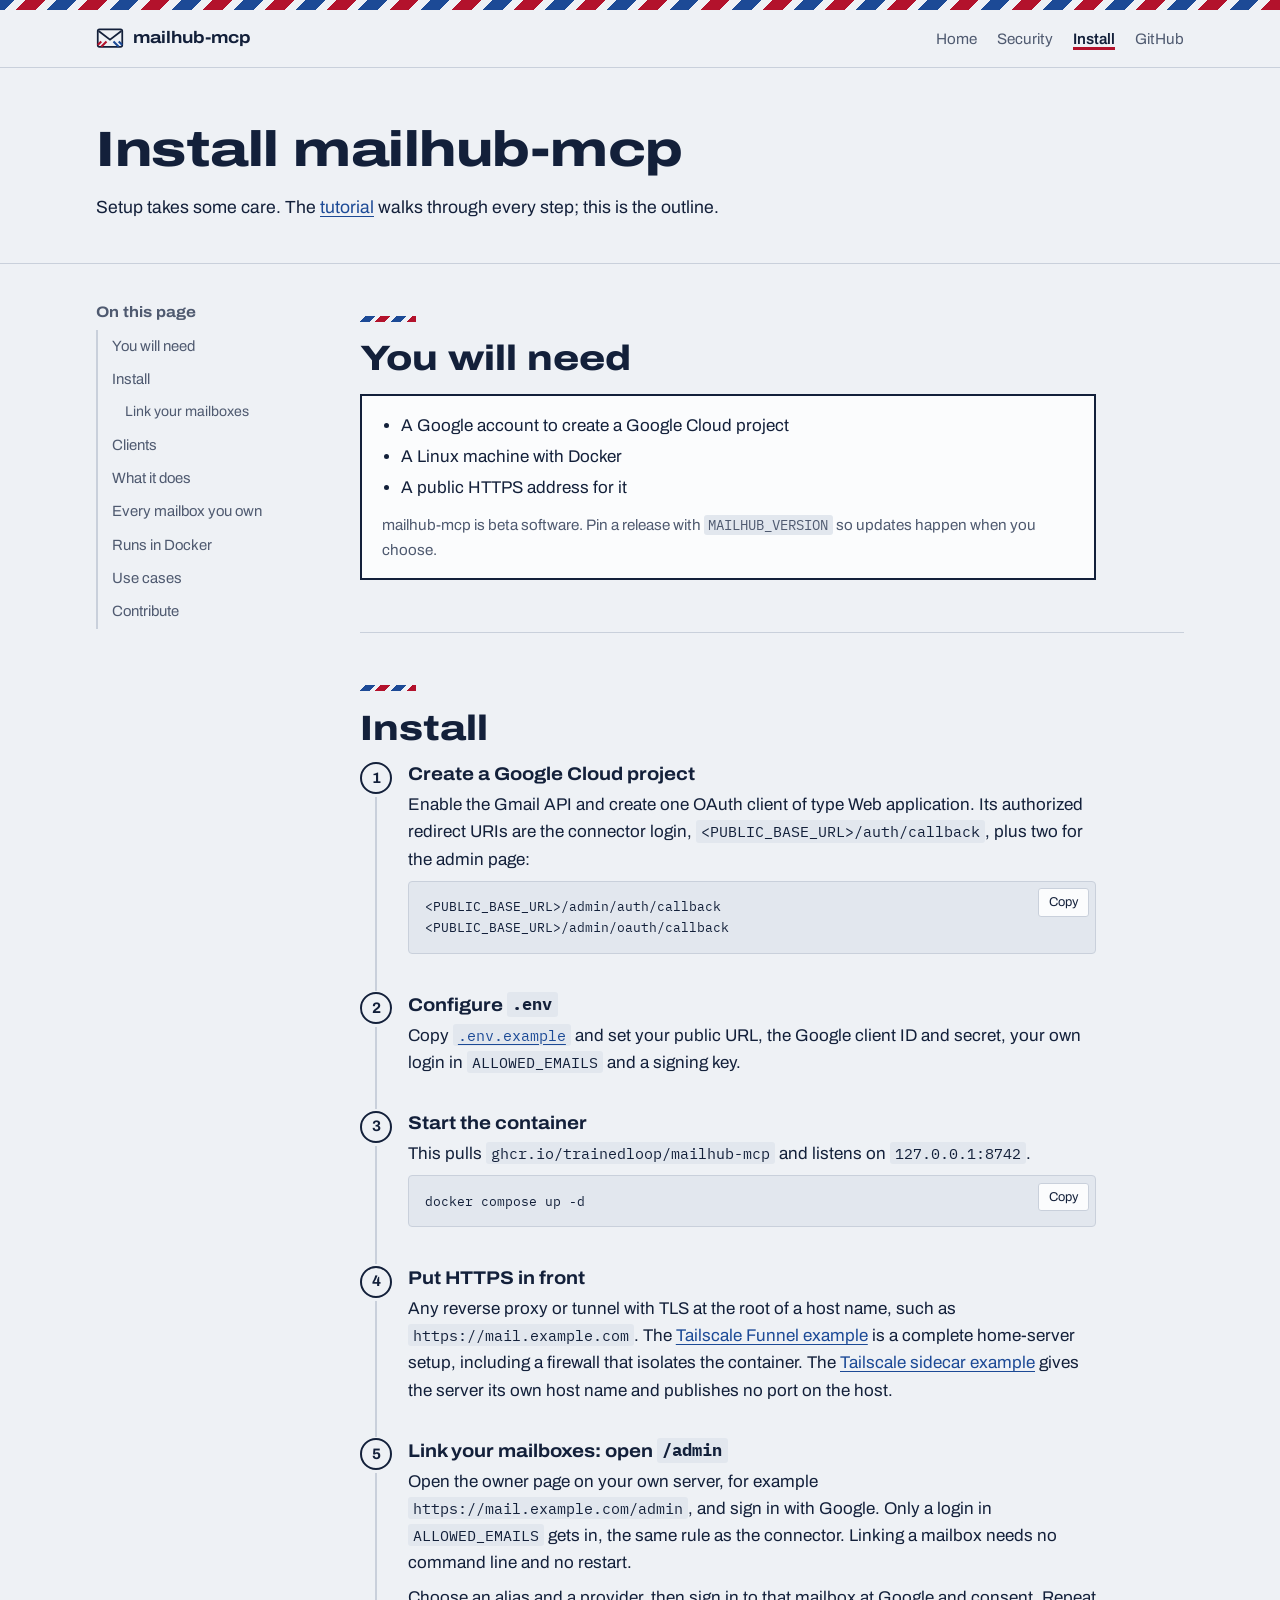
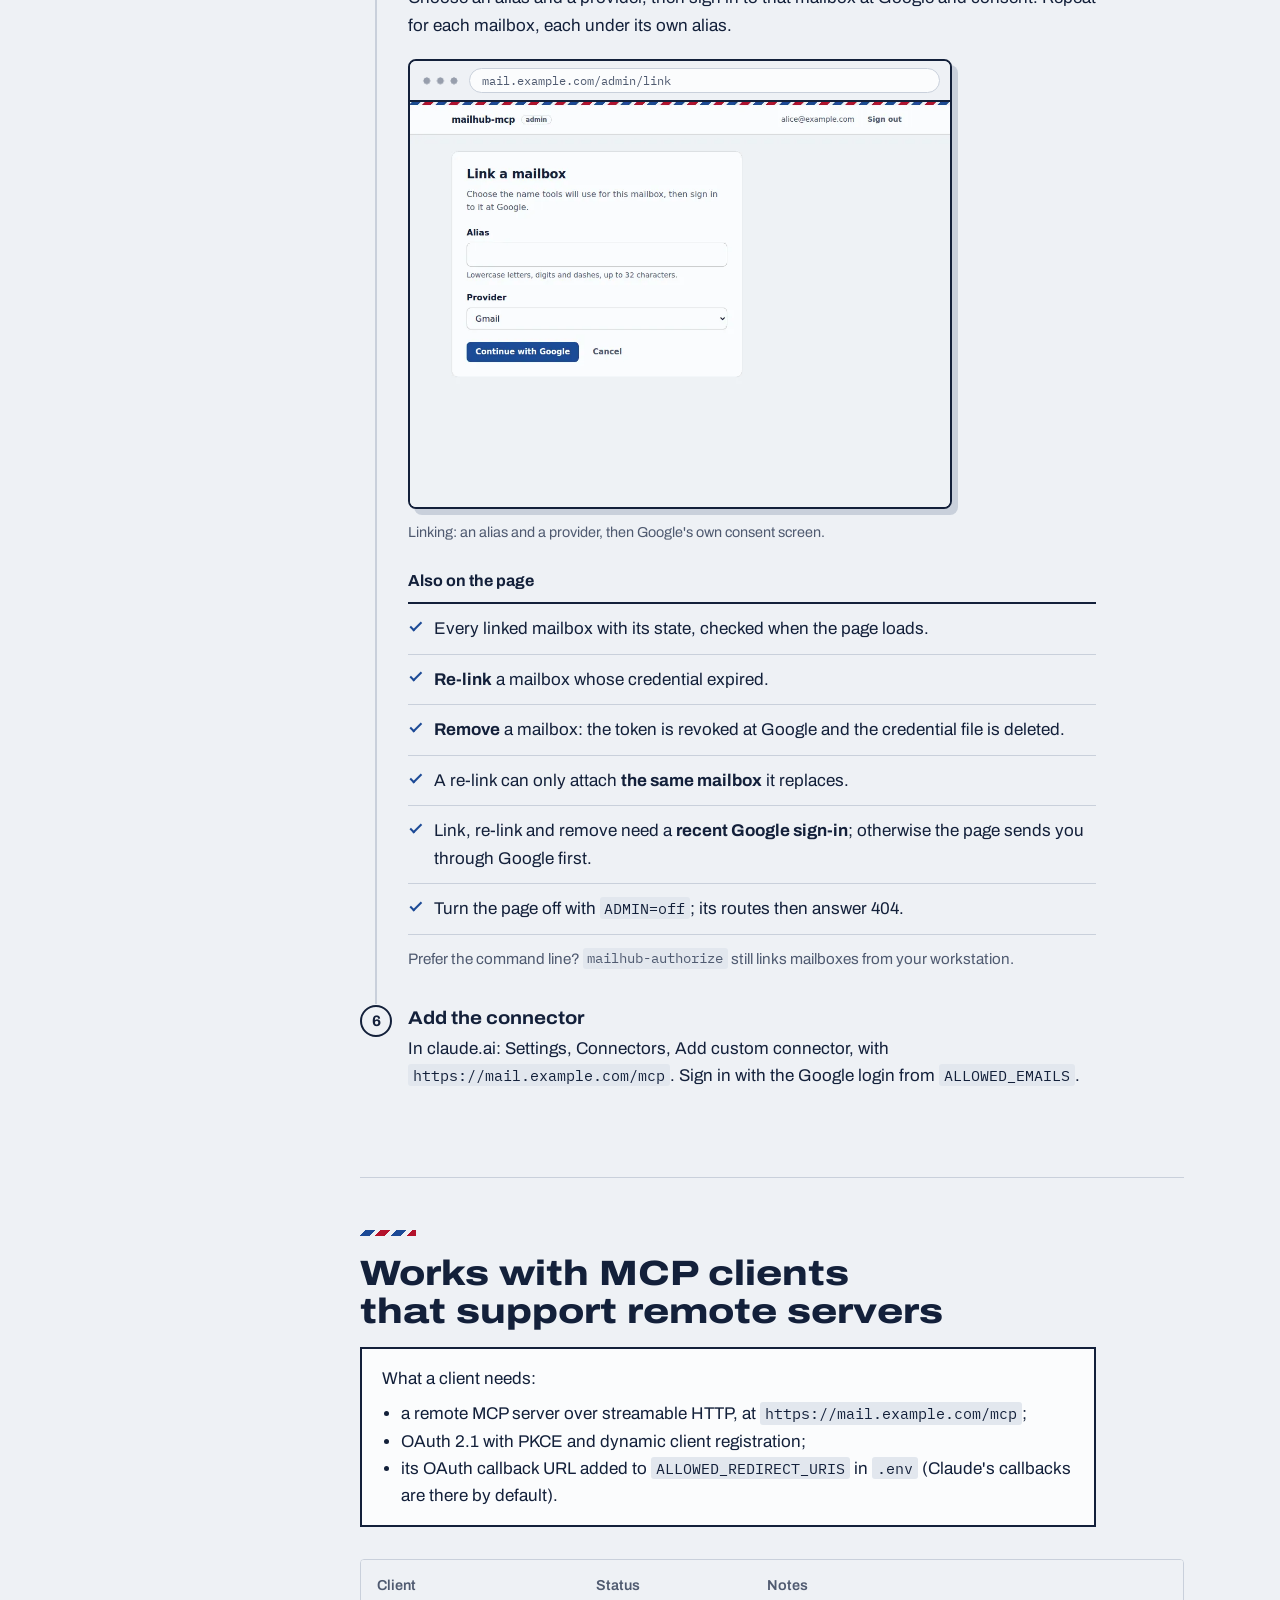
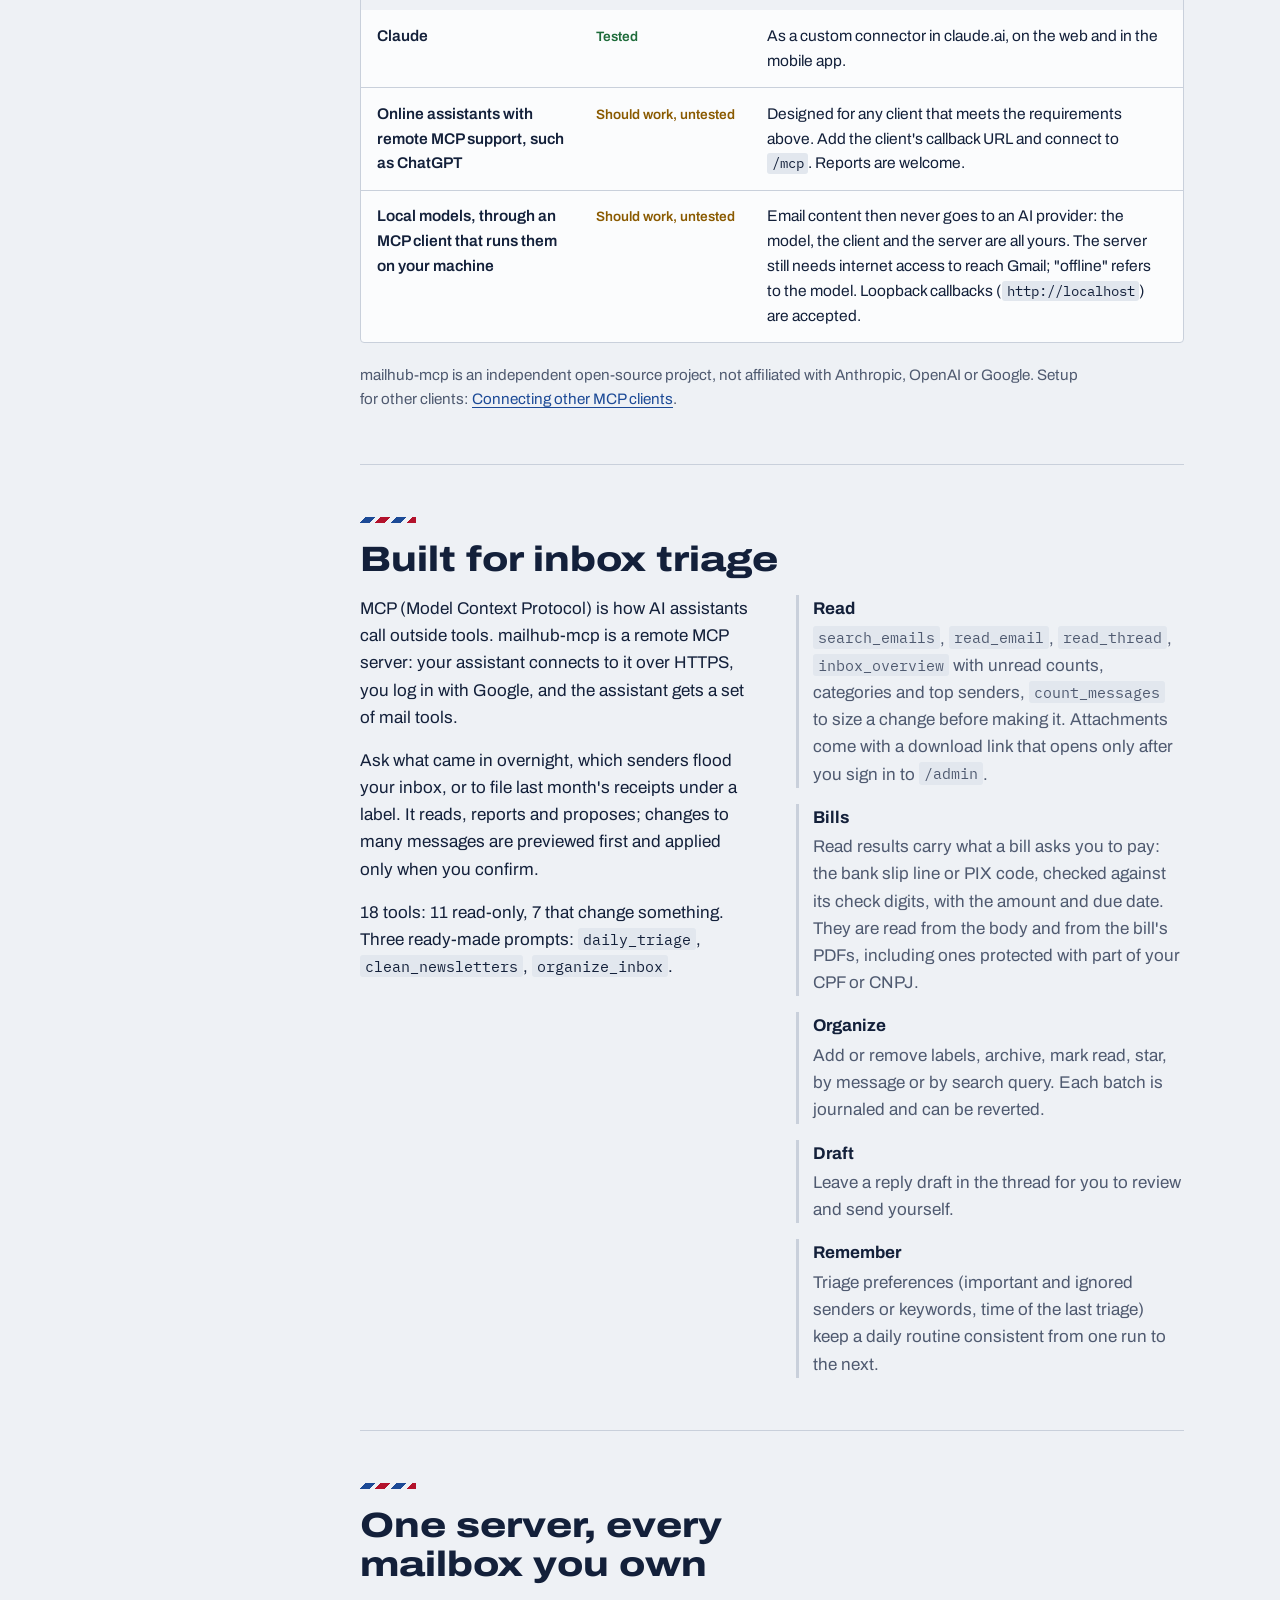
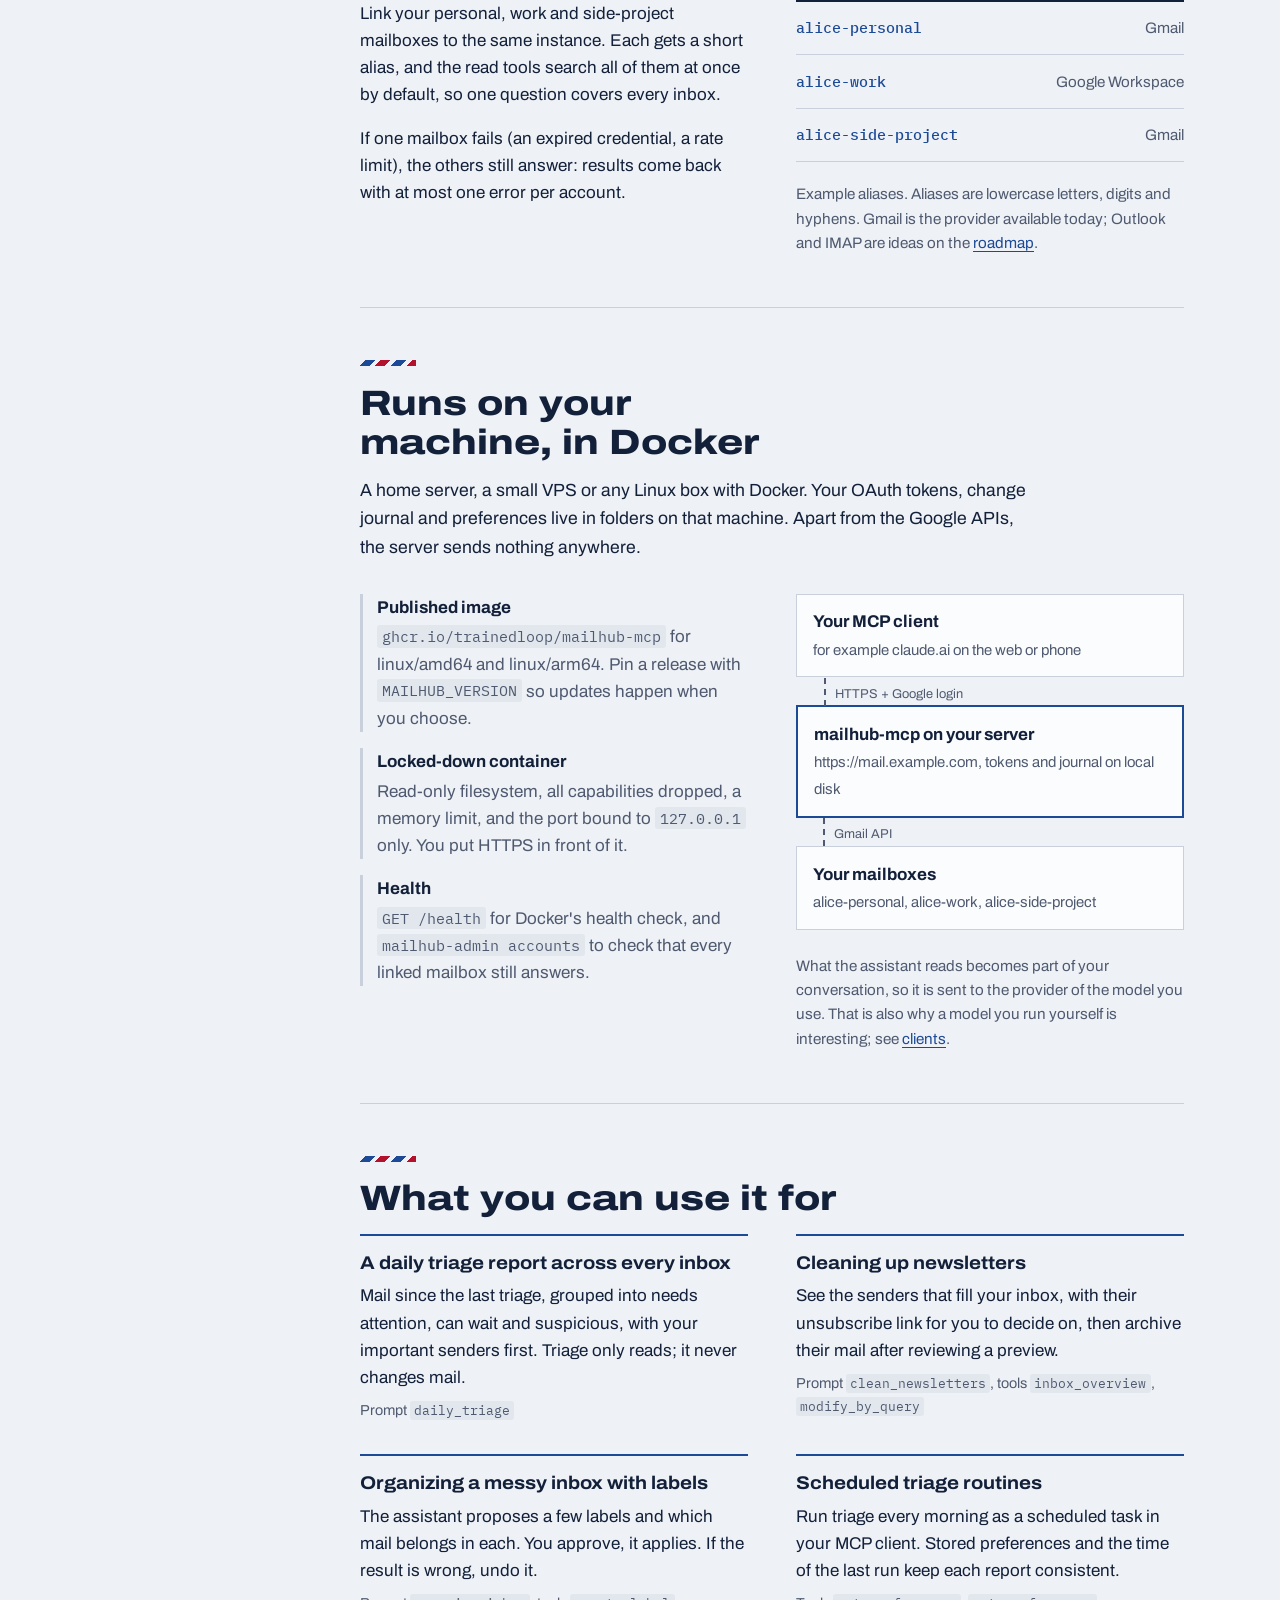
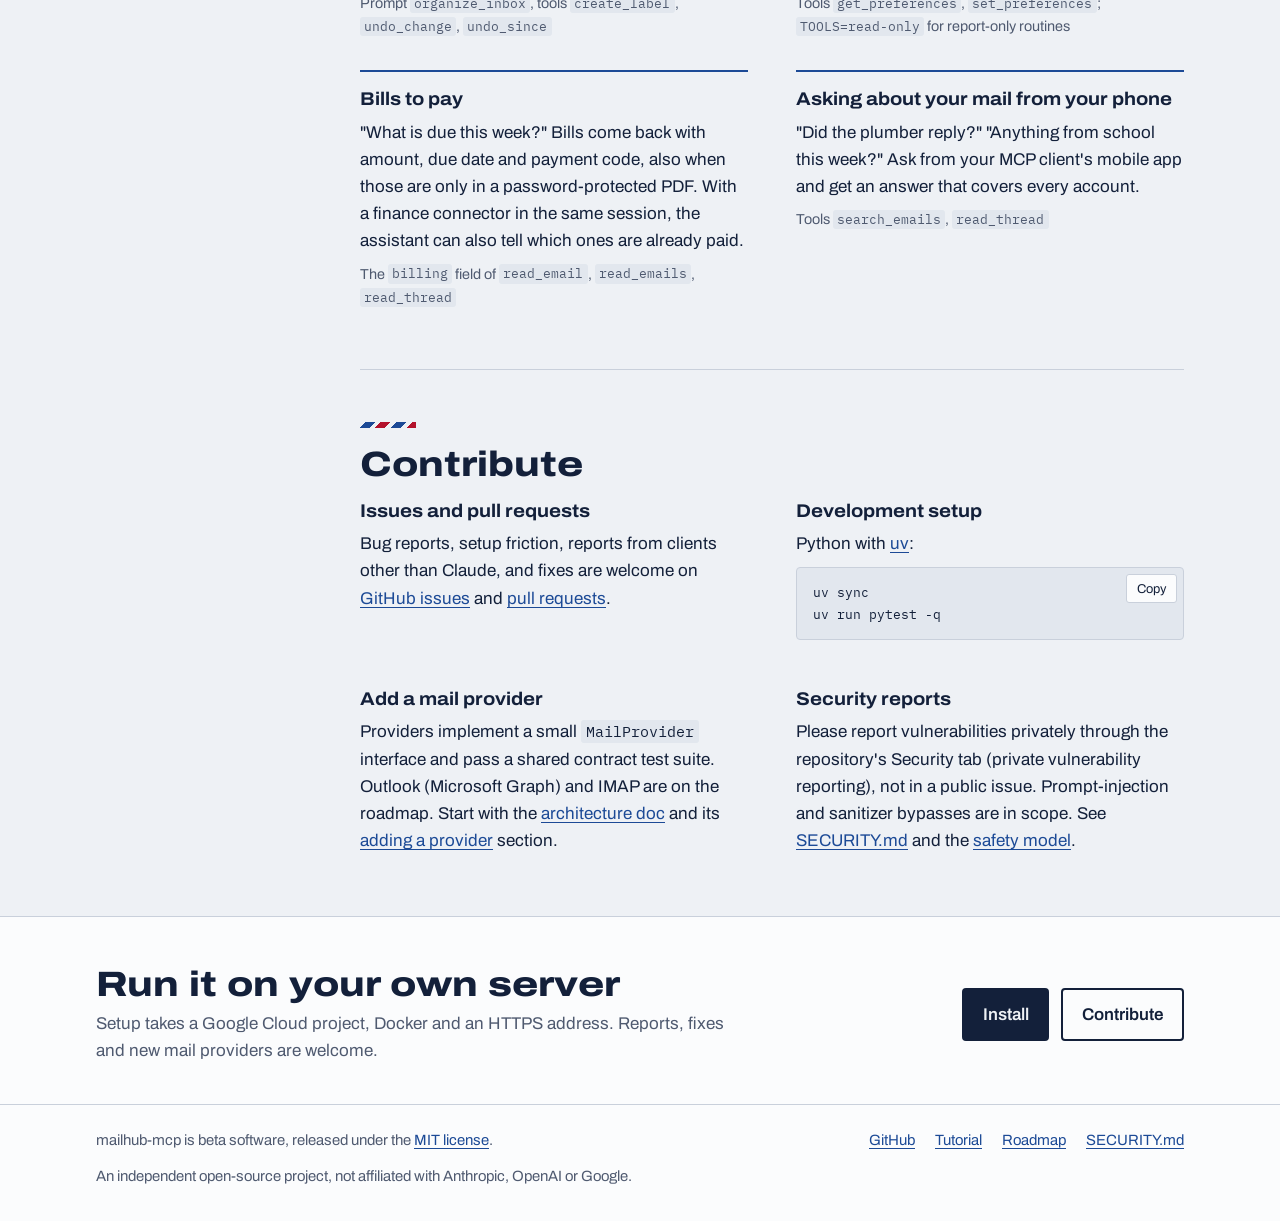
==== commit 87a0fe70: "Site: bills, attachment links and the sidecar example Co-Authored-By: Claude Opus 5.5 <noreply@anthr" ====
--- a/site/install.html
+++ b/site/install.html
@@ -109,7 +109,7 @@
           </li>
           <li>
             <h3>Put HTTPS in front</h3>
-            <p>Any reverse proxy or tunnel with TLS at the root of a host name, such as <code>https://mail.example.com</code>. The <a href="https://github.com/TrainedLoop/mailhub-mcp/blob/main/examples/tailscale-funnel/README.md">Tailscale Funnel example</a> is a complete home-server setup, including a firewall that isolates the container.</p>
+            <p>Any reverse proxy or tunnel with TLS at the root of a host name, such as <code>https://mail.example.com</code>. The <a href="https://github.com/TrainedLoop/mailhub-mcp/blob/main/examples/tailscale-funnel/README.md">Tailscale Funnel example</a> is a complete home-server setup, including a firewall that isolates the container. The <a href="https://github.com/TrainedLoop/mailhub-mcp/blob/main/examples/tailscale-sidecar/README.md">Tailscale sidecar example</a> gives the server its own host name and publishes no port on the host.</p>
           </li>
           <li id="link">
             <h3>Link your mailboxes: open <code>/admin</code></h3>
@@ -191,7 +191,8 @@
             <p>18 tools: 11 read-only, 7 that change something. Three ready-made prompts: <code>daily_triage</code>, <code>clean_newsletters</code>, <code>organize_inbox</code>.</p>
           </div>
           <dl class="facts">
-            <div><dt>Read</dt><dd><code>search_emails</code>, <code>read_email</code>, <code>read_thread</code>, <code>inbox_overview</code> with unread counts, categories and top senders, <code>count_messages</code> to size a change before making it.</dd></div>
+            <div><dt>Read</dt><dd><code>search_emails</code>, <code>read_email</code>, <code>read_thread</code>, <code>inbox_overview</code> with unread counts, categories and top senders, <code>count_messages</code> to size a change before making it. Attachments come with a download link that opens only after you sign in to <code>/admin</code>.</dd></div>
+            <div><dt>Bills</dt><dd>Read results carry what a bill asks you to pay: the bank slip line or PIX code, checked against its check digits, with the amount and due date. They are read from the body and from the bill's PDFs, including ones protected with part of your CPF or CNPJ.</dd></div>
             <div><dt>Organize</dt><dd>Add or remove labels, archive, mark read, star, by message or by search query. Each batch is journaled and can be reverted.</dd></div>
             <div><dt>Draft</dt><dd>Leave a reply draft in the thread for you to review and send yourself.</dd></div>
             <div><dt>Remember</dt><dd>Triage preferences (important and ignored senders or keywords, time of the last triage) keep a daily routine consistent from one run to the next.</dd></div>
@@ -259,6 +260,11 @@
             <h3>Scheduled triage routines</h3>
             <p>Run triage every morning as a scheduled task in your MCP client. Stored preferences and the time of the last run keep each report consistent.</p>
             <p class="uses">Tools <code>get_preferences</code>, <code>set_preferences</code>; <code>TOOLS=read-only</code> for report-only routines</p>
+          </li>
+          <li>
+            <h3>Bills to pay</h3>
+            <p>"What is due this week?" Bills come back with amount, due date and payment code, also when those are only in a password-protected PDF. With a finance connector in the same session, the assistant can also tell which ones are already paid.</p>
+            <p class="uses">The <code>billing</code> field of <code>read_email</code>, <code>read_emails</code>, <code>read_thread</code></p>
           </li>
           <li>
             <h3>Asking about your mail from your phone</h3>
